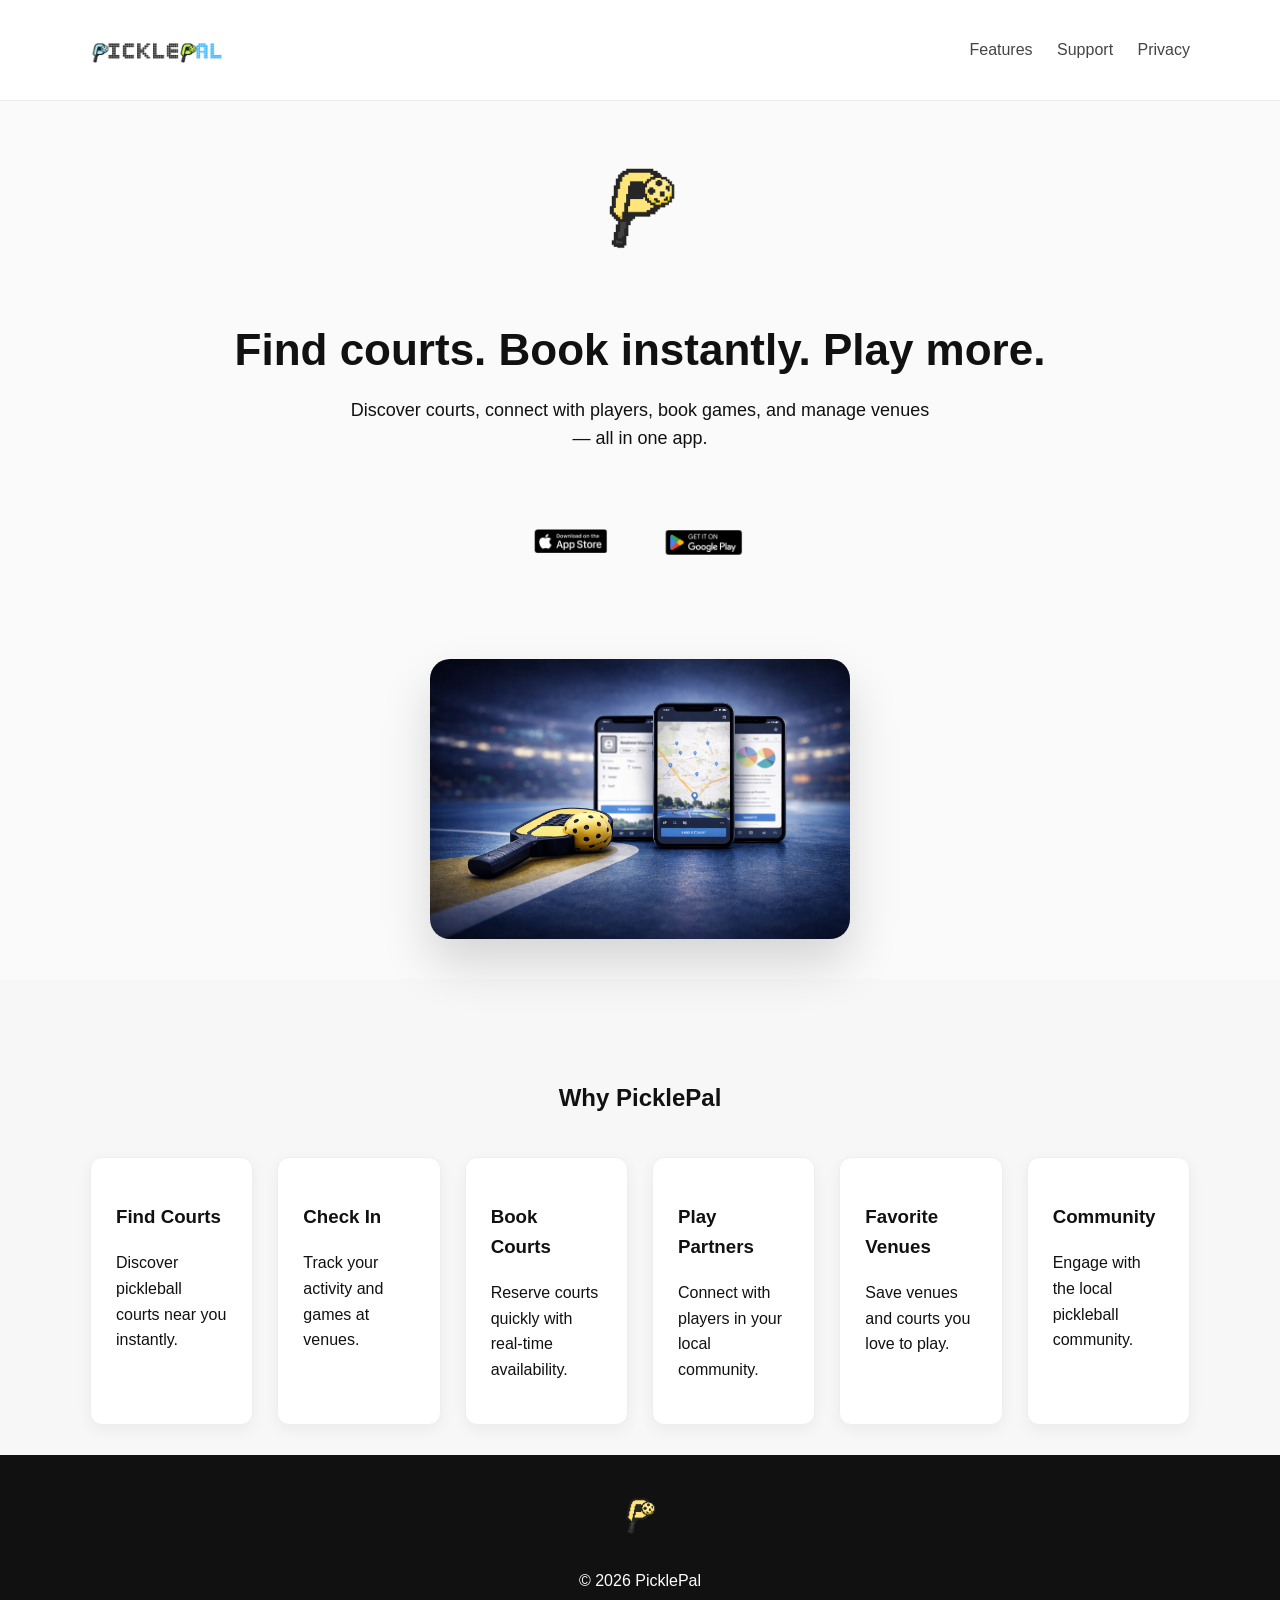
==== index.html @ e64db86b "Update index.html" ====
<!DOCTYPE html>
<html lang="en">

<head>
<meta charset="UTF-8">
<meta name="viewport" content="width=device-width, initial-scale=1.0">

<title>PicklePal</title>

<link rel="stylesheet" href="/styles.css">
<link rel="icon" type="image/png" href="/assets/PBPP.png">

</head>

<body>

<header class="header">
<div class="nav container">

<img src="/assets/PPL.png" class="logo">

<nav>
<a href="#features">Features</a>
<a href="/support">Support</a>
<a href="/privacy">Privacy</a>
</nav>

</div>
</header>



<section class="hero">

<img src="/assets/PPIcon.png" class="hero-icon">

<h1>Find courts. Book instantly. Play more.</h1>

<p>
Discover courts, connect with players, book games,
and manage venues — all in one app.
</p>

<div class="store-buttons">

<a href="#" class="store-link">
<img src="/assets/AppStore.png" alt="App Store">
</a>

<a href="#" class="store-link">
<img src="/assets/googleplay.png" alt="Google Play">
</a>

</div>



<!-- HERO IMAGE -->
<div class="hero-image">
<img src="/assets/image.png" alt="PicklePal Preview">
</div>

</section>



<section id="features" class="features container">

<h2>Why PicklePal</h2>

<div class="feature-grid">

<div class="feature">
<h3>Find Courts</h3>
<p>Discover pickleball courts near you instantly.</p>
</div>

<div class="feature">
<h3>Check In</h3>
<p>Track your activity and games at venues.</p>
</div>

<div class="feature">
<h3>Book Courts</h3>
<p>Reserve courts quickly with real-time availability.</p>
</div>

<div class="feature">
<h3>Play Partners</h3>
<p>Connect with players in your local community.</p>
</div>

<div class="feature">
<h3>Favorite Venues</h3>
<p>Save venues and courts you love to play.</p>
</div>

<div class="feature">
<h3>Community</h3>
<p>Engage with the local pickleball community.</p>
</div>

</div>

</section>



<footer class="footer">

<img src="/assets/PPIcon.png" class="footer-icon">

<p>© 2026 PicklePal</p>

</footer>

</body>
</html>
---- styles.css ----
body{
font-family:-apple-system,BlinkMacSystemFont,Segoe UI,Roboto,sans-serif;
margin:0;
background:#f7f7f7;
color:#111;
line-height:1.6;
}

.container{
max-width:1100px;
margin:auto;
padding:30px 20px;
}



/* HEADER */

.header{
background:white;
border-bottom:1px solid #eee;
}

.nav{
display:flex;
align-items:center;
justify-content:space-between;
}

.logo{
height:40px;
}

nav a{
margin-left:20px;
text-decoration:none;
color:#444;
font-weight:500;
}



/* HERO */

.hero{
text-align:center;
padding:60px 20px 40px;
background:#fafafa;
}

.hero-icon{
height:90px;
margin-bottom:20px;
}

.hero h1{
font-size:44px;
margin-bottom:10px;
}

.hero p{
font-size:18px;
max-width:600px;
margin:auto;
}



/* STORE BUTTONS */

.store-buttons{
margin-top:28px;
display:flex;
justify-content:center;
gap:14px;
flex-wrap:wrap;
}

.store-link img{
height:120px;
}



/* ✅ SAFE HERO IMAGE (CENTERED, NO STRETCH) */

.hero-image{
margin-top:50px;
display:flex;
justify-content:center;
}

.hero-image img{
width:420px;
max-width:90%;
border-radius:20px;
box-shadow:0 25px 50px rgba(0,0,0,0.15);
}



/* FEATURES */

.features{
padding-top:80px;
}

.features h2{
text-align:center;
margin-bottom:40px;
}

.feature-grid{
display:grid;
grid-template-columns:repeat(6,1fr);
gap:24px;
margin-top:40px;
}

@media (max-width:1200px){
.feature-grid{
grid-template-columns:repeat(3,1fr);
}
}

@media (max-width:700px){
.feature-grid{
grid-template-columns:repeat(2,1fr);
}
}

.feature{
background:white;
padding:25px;
border-radius:12px;
border:1px solid #eee;
box-shadow:0 5px 15px rgba(0,0,0,0.05);
}



/* FOOTER */

.footer{
text-align:center;
padding:40px;
background:#111;
color:white;
}

.footer-icon{
height:40px;
margin-bottom:10px;
}
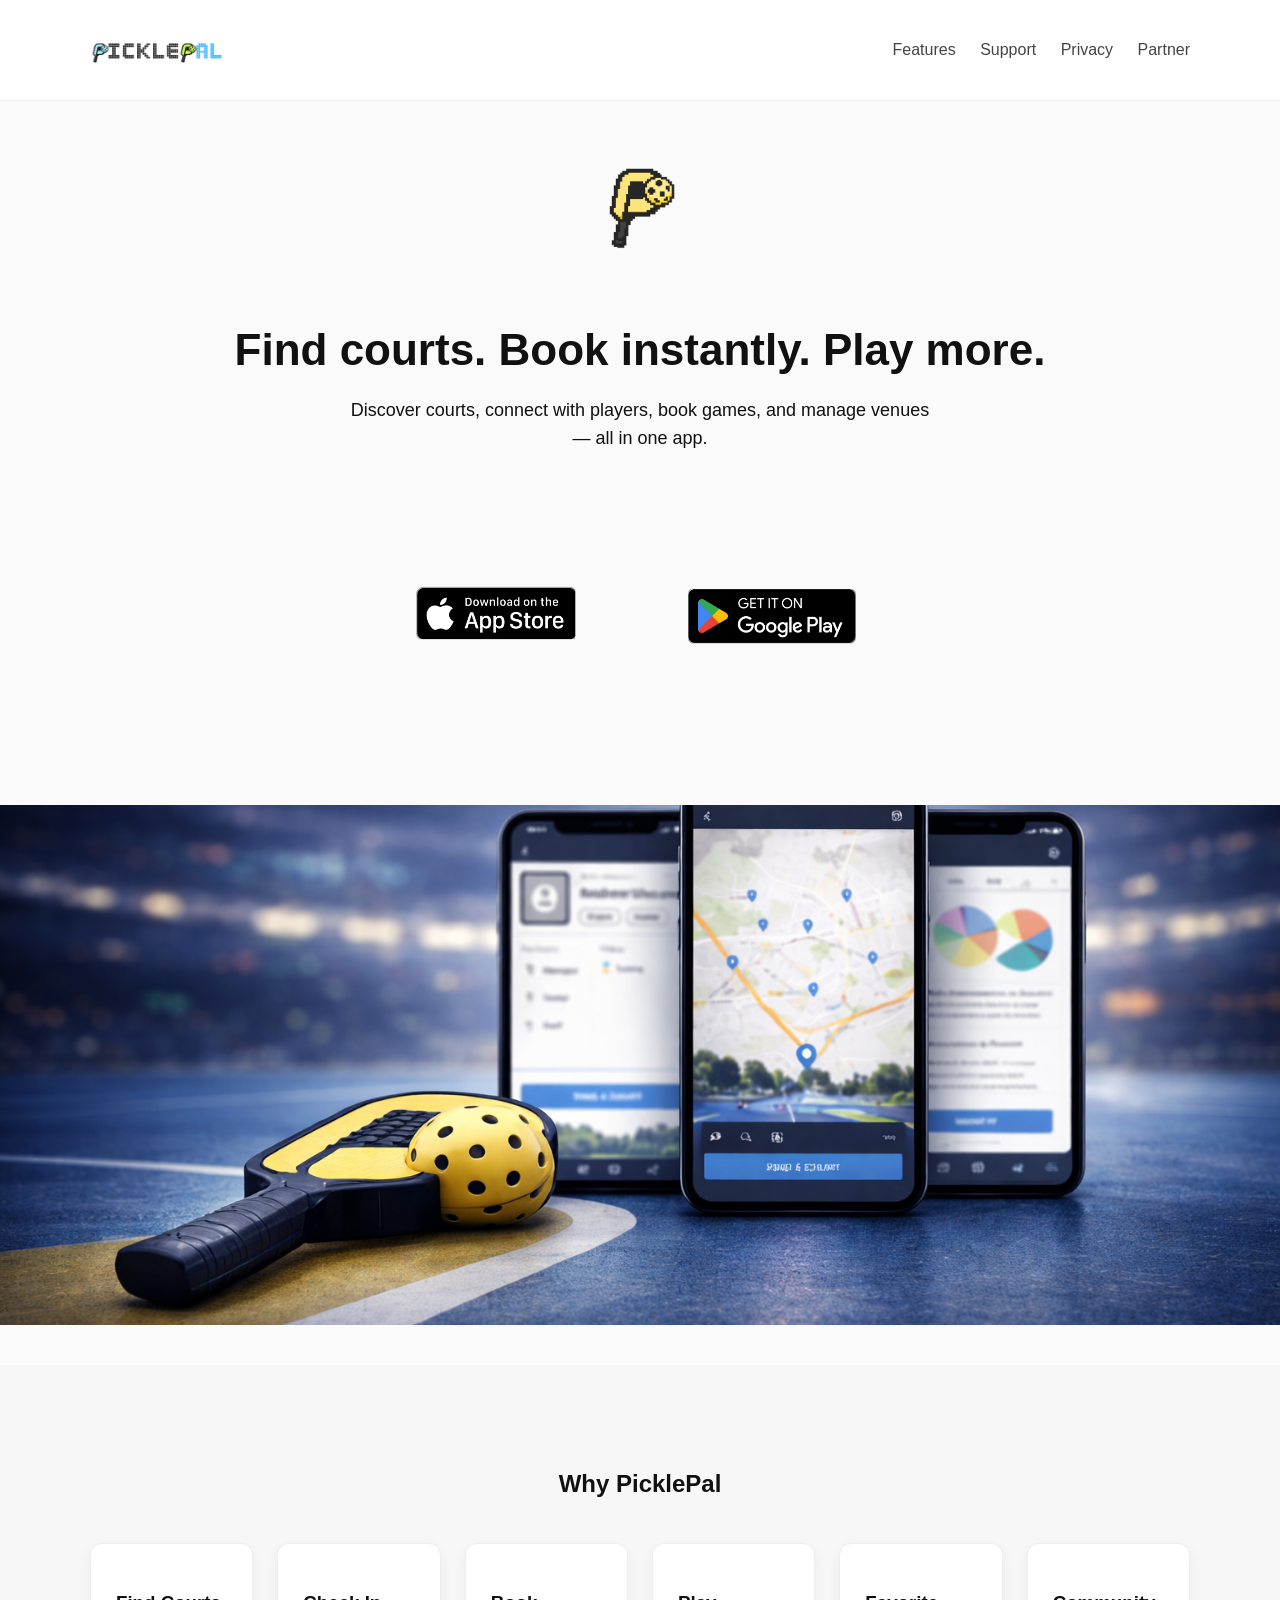
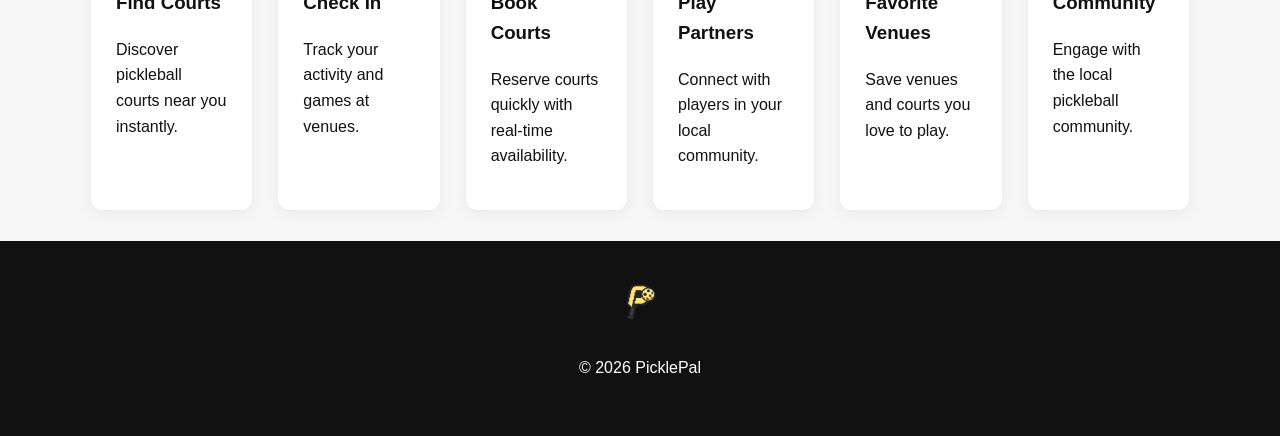
==== commit 31ee5aeb: "Update index.html" ====
--- a/index.html
+++ b/index.html
@@ -15,17 +15,20 @@
 <body>
 
 <header class="header">
-<div class="nav container">
+  <div class="nav container">
 
-<img src="/assets/PPL.png" class="logo">
+    <a href="/">
+      <img src="/assets/PPL.png" class="logo">
+    </a>
 
-<nav>
-<a href="#features">Features</a>
-<a href="/support">Support</a>
-<a href="/privacy">Privacy</a>
-</nav>
+    <nav>
+      <a href="/features">Features</a>
+      <a href="/support">Support</a>
+      <a href="/privacy">Privacy</a>
+      <a href="/partner">Partner</a>
+    </nav>
 
-</div>
+  </div>
 </header>
 
 
--- a/styles.css
+++ b/styles.css
@@ -29,6 +29,8 @@
 
 .logo{
 height:40px;
+width:auto;
+display:block;
 }
 
 nav a{
@@ -50,6 +52,7 @@
 
 .hero-icon{
 height:90px;
+width:auto;
 margin-bottom:20px;
 }
 
@@ -66,7 +69,7 @@
 
 
 
-/* STORE BUTTONS */
+/* STORE BUTTONS — FIXED */
 
 .store-buttons{
 margin-top:28px;
@@ -77,24 +80,36 @@
 }
 
 .store-link img{
-height:120px;
-}
-
-
-
-/* ✅ SAFE HERO IMAGE (CENTERED, NO STRETCH) */
+height:264px;   /* ✅ FIXED SIZE */
+width:auto;
+display:block;
+}
+
+
+
+/* HERO IMAGE — SAFE VERSION */
 
 .hero-image{
-margin-top:50px;
-display:flex;
-justify-content:center;
+margin-top:60px;
+width:100vw;              /* full viewport width */
+margin-left:calc(-50vw + 50%);   /* 🔥 breakout from container */
 }
 
 .hero-image img{
-width:420px;
-max-width:90%;
-border-radius:20px;
-box-shadow:0 25px 50px rgba(0,0,0,0.15);
+width:100%;
+height:520px;
+object-fit:cover;
+object-position:center;
+display:block;
+border-radius:0;          /* remove rounding */
+box-shadow:none;
+}
+
+
+/* SUPPORT PAGE FIX */
+
+.support-page .hero-image{
+display:none;
 }
 
 
@@ -139,6 +154,32 @@
 
 
 
+/* SUPPORT */
+
+.support{
+  display:flex;
+  flex-direction:column;
+  align-items:center;
+  justify-content:center;
+  text-align:center;
+  margin-top:60px;
+}
+
+.support-grid{
+  display:flex;
+  justify-content:center;
+  width:100%;
+}
+
+.support-card{
+  max-width:420px;
+  width:100%;
+  margin:0 auto;          /* 🔥 hard center */
+  text-align:left;
+}
+
+
+
 /* FOOTER */
 
 .footer{
@@ -152,3 +193,21 @@
 height:40px;
 margin-bottom:10px;
 }
+
+.apply-button{
+display:inline-block;
+margin-top:20px;
+padding:14px 28px;
+background:#007AFF;
+color:white;
+text-decoration:none;
+border-radius:10px;
+font-weight:600;
+font-size:16px;
+box-shadow:0 8px 20px rgba(0,0,0,0.15);
+transition:0.2s;
+}
+
+.apply-button:hover{
+background:#005FCC;
+}
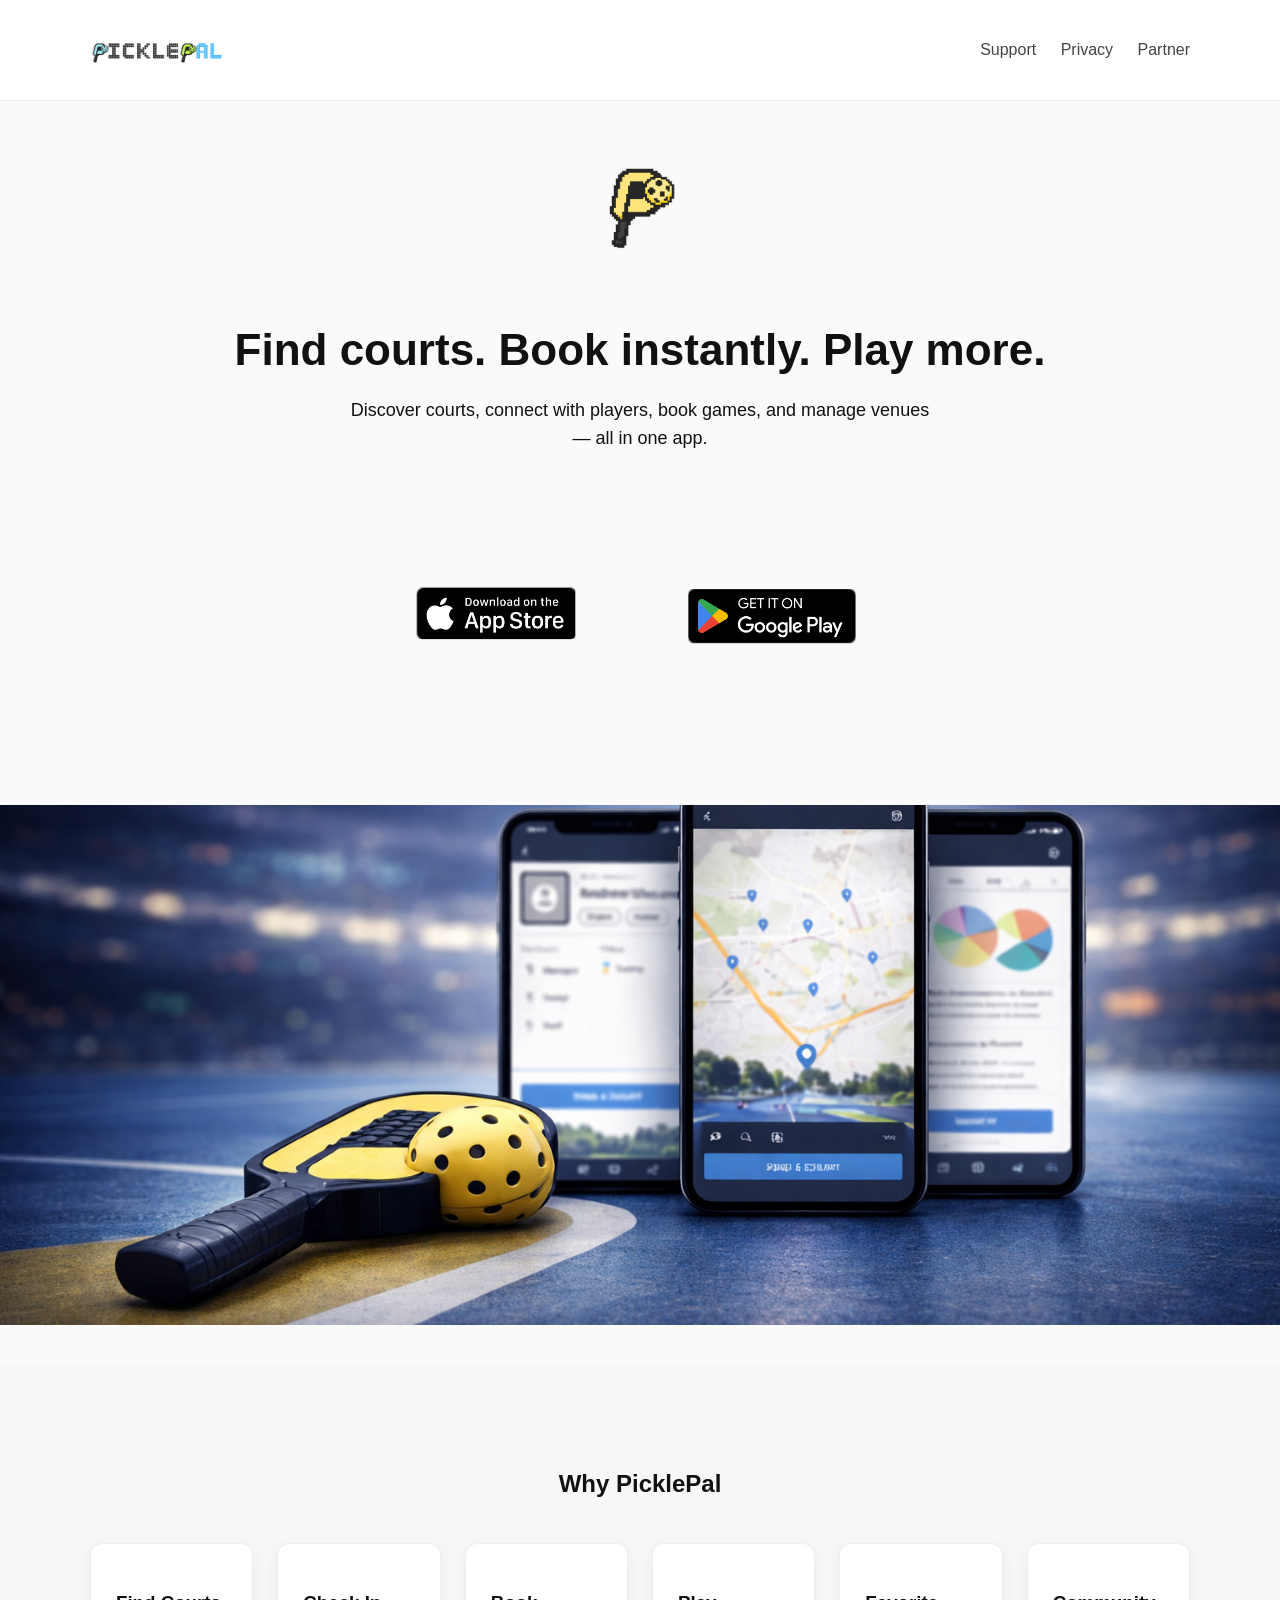
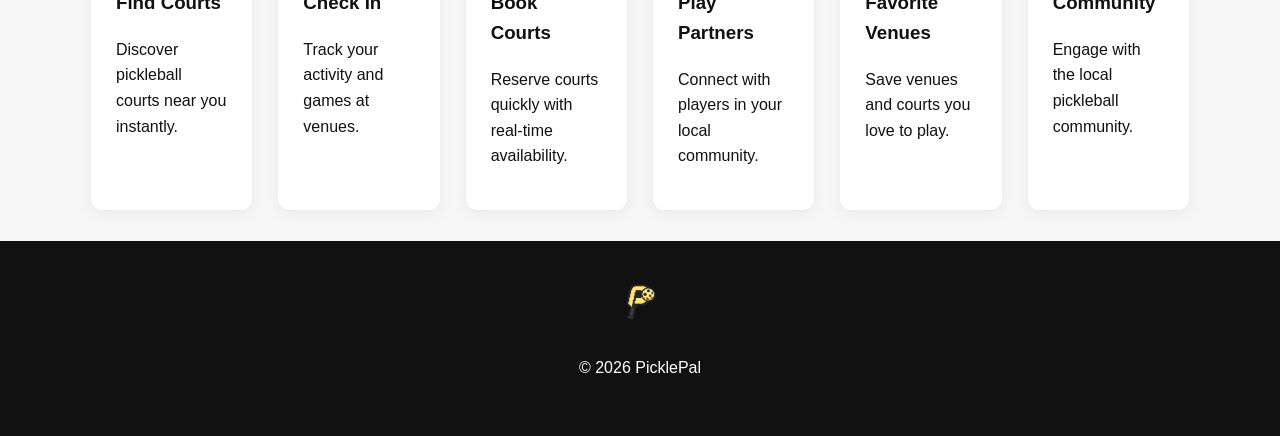
==== commit 995e736b: "Update index.html" ====
--- a/index.html
+++ b/index.html
@@ -22,7 +22,7 @@
     </a>
 
     <nav>
-      <a href="/features">Features</a>
+      
       <a href="/support">Support</a>
       <a href="/privacy">Privacy</a>
       <a href="/partner">Partner</a>
--- a/styles.css
+++ b/styles.css
@@ -208,6 +208,45 @@
 transition:0.2s;
 }
 
+/* CTA BUTTON */
+.cta-button{
+  display:inline-block;
+  padding:14px 24px;
+  background:#007AFF;
+  color:white;
+  text-decoration:none;
+  border-radius:8px;
+  font-weight:600;
+}
+
+/* MODAL */
+.modal{
+  display:none;
+  position:fixed;
+  top:0;
+  left:0;
+  width:100%;
+  height:100%;
+  background:rgba(0,0,0,0.6);
+  justify-content:center;
+  align-items:center;
+  z-index:1000;
+}
+
+.modal-content{
+  background:white;
+  padding:30px;
+  border-radius:12px;
+  max-width:500px;
+  width:90%;
+}
+
+.close{
+  float:right;
+  font-size:22px;
+  cursor:pointer;
+}
+
 .apply-button:hover{
 background:#005FCC;
 }
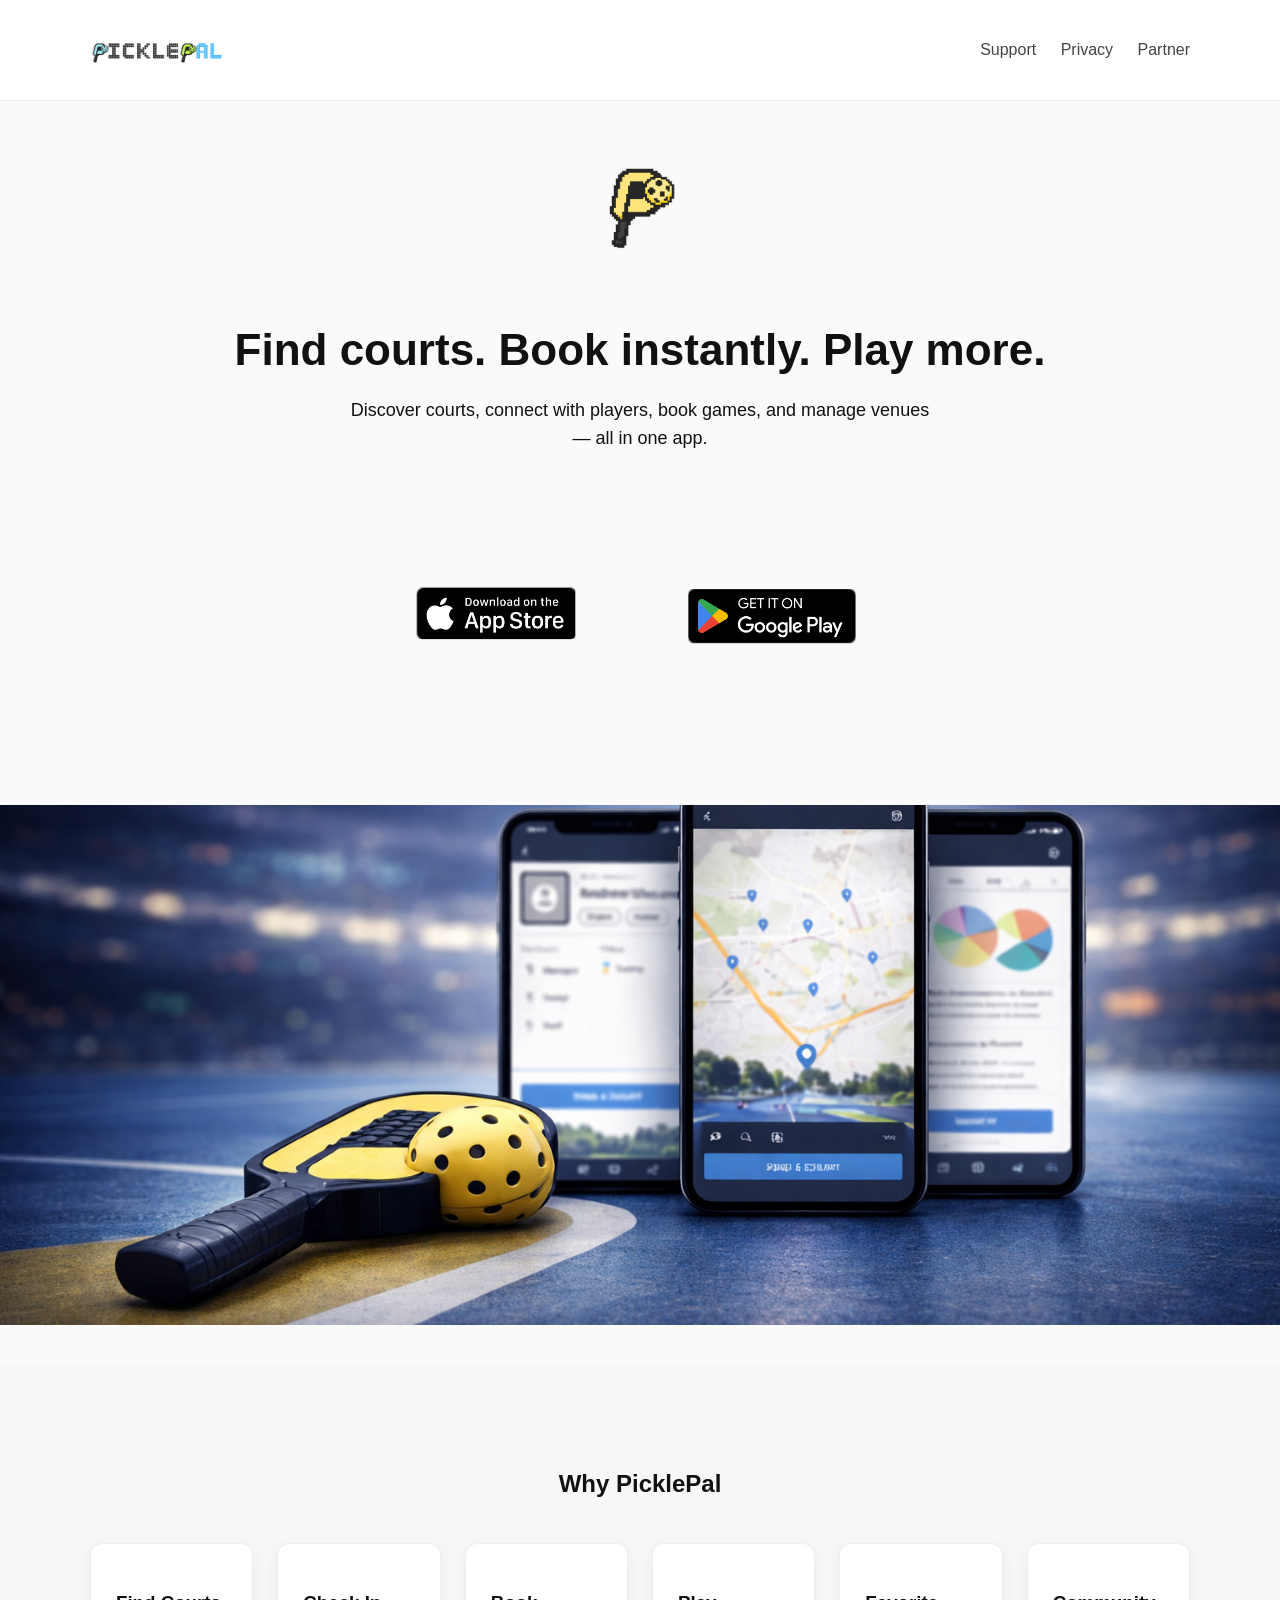
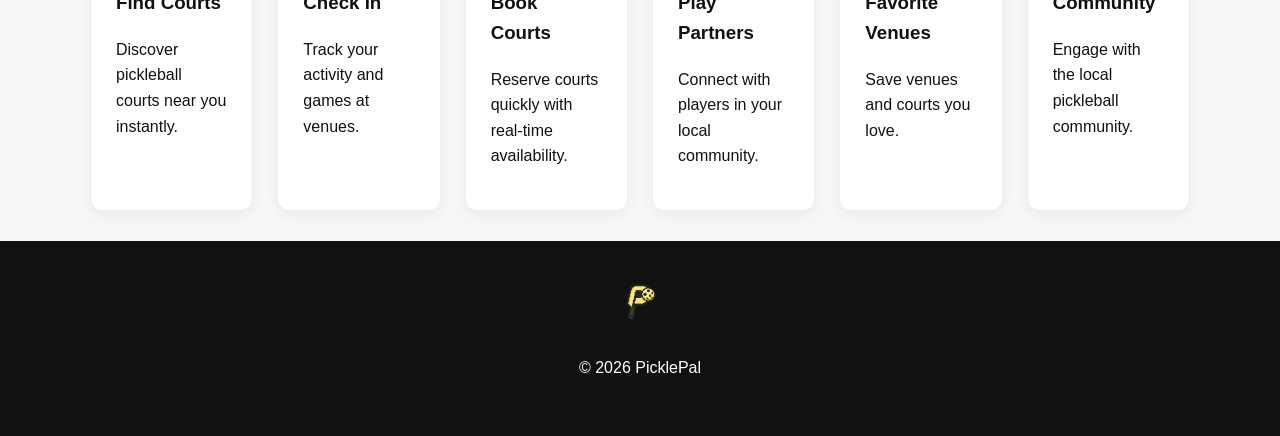
==== commit 6aa6aaf4: "Update index.html" ====
--- a/index.html
+++ b/index.html
@@ -95,7 +95,7 @@
 
 <div class="feature">
 <h3>Favorite Venues</h3>
-<p>Save venues and courts you love to play.</p>
+<p>Save venues and courts you love.</p>
 </div>
 
 <div class="feature">
--- a/styles.css
+++ b/styles.css
@@ -250,3 +250,17 @@
 .apply-button:hover{
 background:#005FCC;
 }
+.support-card{
+  max-width:420px;
+  width:100%;
+  text-align:center;
+  margin:0 auto;
+}
+
+.email-input{
+  width:100%;
+  max-width:320px;
+  padding:12px;
+  border-radius:8px;
+  border:1px solid #ccc;
+}
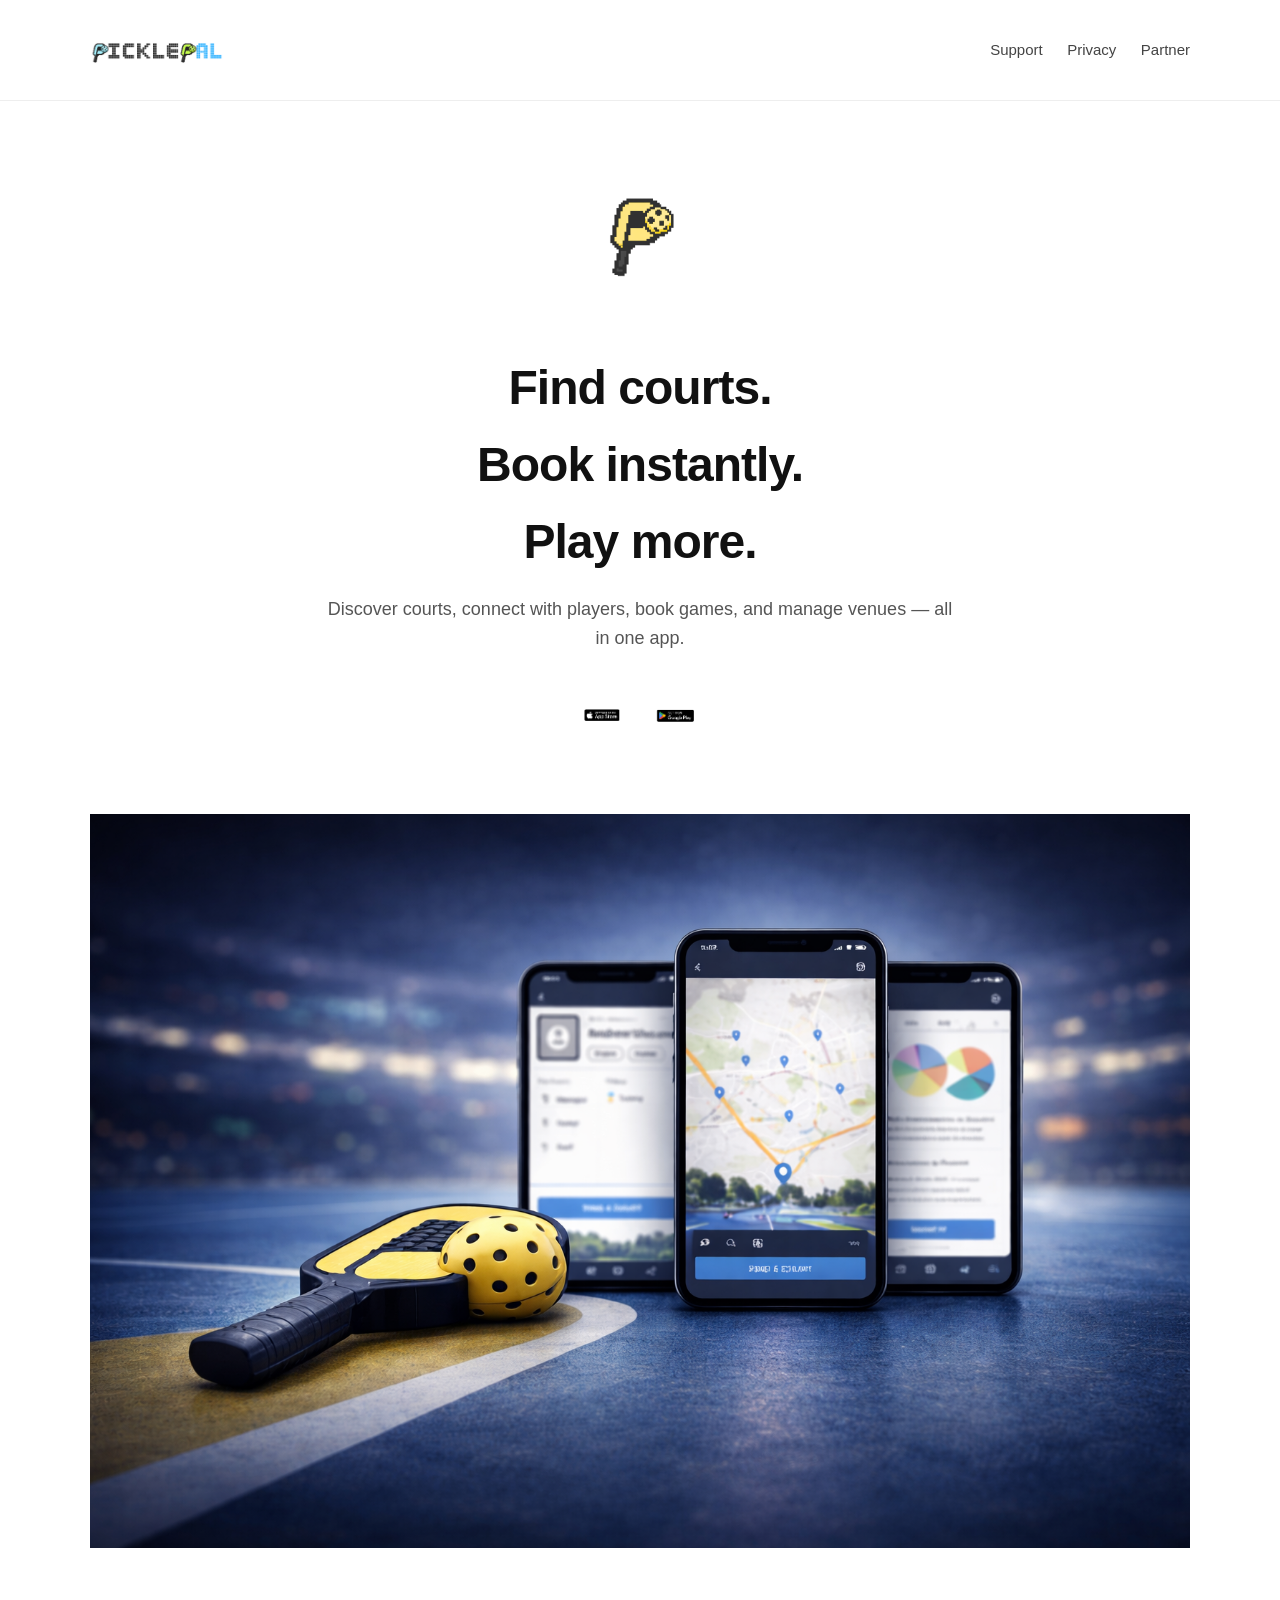
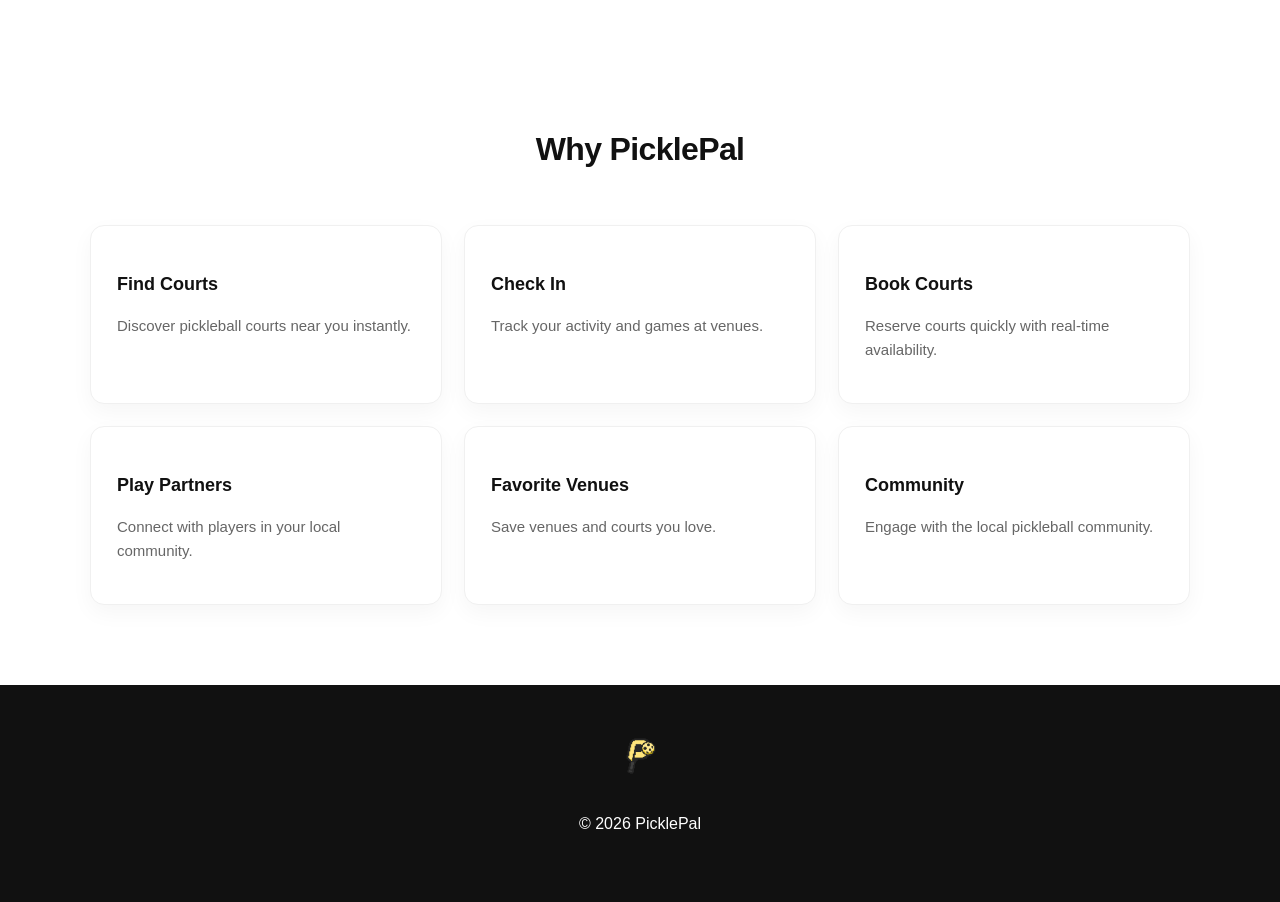
==== commit 2e7eeeea: "Update index.html" ====
--- a/index.html
+++ b/index.html
@@ -22,7 +22,6 @@
     </a>
 
     <nav>
-      
       <a href="/support">Support</a>
       <a href="/privacy">Privacy</a>
       <a href="/partner">Partner</a>
@@ -37,12 +36,17 @@
 
 <img src="/assets/PPIcon.png" class="hero-icon">
 
-<h1>Find courts. Book instantly. Play more.</h1>
+<h1>
+Find courts.<br>
+Book instantly.<br>
+Play more.
+</h1>
 
 <p>
 Discover courts, connect with players, book games,
 and manage venues — all in one app.
 </p>
+
 
 <div class="store-buttons">
 
@@ -58,7 +62,6 @@
 
 
 
-<!-- HERO IMAGE -->
 <div class="hero-image">
 <img src="/assets/image.png" alt="PicklePal Preview">
 </div>
--- a/styles.css
+++ b/styles.css
@@ -1,10 +1,12 @@
 body{
 font-family:-apple-system,BlinkMacSystemFont,Segoe UI,Roboto,sans-serif;
 margin:0;
-background:#f7f7f7;
+background:white;
 color:#111;
 line-height:1.6;
 }
+
+
 
 .container{
 max-width:1100px;
@@ -19,6 +21,9 @@
 .header{
 background:white;
 border-bottom:1px solid #eee;
+position:sticky;
+top:0;
+z-index:100;
 }
 
 .nav{
@@ -38,6 +43,11 @@
 text-decoration:none;
 color:#444;
 font-weight:500;
+font-size:15px;
+}
+
+nav a:hover{
+color:#000;
 }
 
 
@@ -46,70 +56,69 @@
 
 .hero{
 text-align:center;
-padding:60px 20px 40px;
-background:#fafafa;
+padding:90px 20px 60px;
+background:white;
 }
 
 .hero-icon{
-height:90px;
+height:88px;
 width:auto;
-margin-bottom:20px;
+margin-bottom:24px;
+opacity:0.95;
 }
 
 .hero h1{
-font-size:44px;
-margin-bottom:10px;
+font-size:48px;
+margin-bottom:14px;
+letter-spacing:-0.02em;
 }
 
 .hero p{
 font-size:18px;
-max-width:600px;
+max-width:640px;
 margin:auto;
-}
-
-
-
-/* STORE BUTTONS — FIXED */
+color:#555;
+}
+
+
+
+/* STORE BUTTONS */
 
 .store-buttons{
-margin-top:28px;
-display:flex;
-justify-content:center;
-gap:14px;
+margin-top:34px;
+display:flex;
+justify-content:center;
+gap:16px;
 flex-wrap:wrap;
 }
 
 .store-link img{
-height:264px;   /* ✅ FIXED SIZE */
+height:58px;
 width:auto;
 display:block;
-}
-
-
-
-/* HERO IMAGE — SAFE VERSION */
+transition:0.2s;
+}
+
+.store-link img:hover{
+transform:translateY(-2px);
+}
+
+
+
+/* HERO IMAGE */
 
 .hero-image{
-margin-top:60px;
-width:100vw;              /* full viewport width */
-margin-left:calc(-50vw + 50%);   /* 🔥 breakout from container */
+margin-top:70px;
+display:flex;
+justify-content:center;
 }
 
 .hero-image img{
 width:100%;
-height:520px;
-object-fit:cover;
-object-position:center;
+max-width:1100px;
+height:auto;
+object-fit:contain;
 display:block;
-border-radius:0;          /* remove rounding */
-box-shadow:none;
-}
-
-
-/* SUPPORT PAGE FIX */
-
-.support-page .hero-image{
-display:none;
 }
 
 
@@ -117,150 +126,161 @@
 /* FEATURES */
 
 .features{
-padding-top:80px;
+padding:90px 20px 80px;
+background:white;
 }
 
 .features h2{
 text-align:center;
-margin-bottom:40px;
-}
+margin-bottom:50px;
+font-size:32px;
+letter-spacing:-0.02em;
+}
+
+
 
 .feature-grid{
 display:grid;
-grid-template-columns:repeat(6,1fr);
-gap:24px;
+grid-template-columns:repeat(3,1fr);
+gap:22px;
 margin-top:40px;
 }
 
-@media (max-width:1200px){
-.feature-grid{
-grid-template-columns:repeat(3,1fr);
-}
-}
-
-@media (max-width:700px){
+@media (max-width:900px){
 .feature-grid{
 grid-template-columns:repeat(2,1fr);
 }
 }
 
+@media (max-width:520px){
+.feature-grid{
+grid-template-columns:1fr;
+}
+}
+
+
+
+/* FEATURE CARDS */
+
 .feature{
 background:white;
-padding:25px;
-border-radius:12px;
-border:1px solid #eee;
-box-shadow:0 5px 15px rgba(0,0,0,0.05);
-}
-
-
-
-/* SUPPORT */
+padding:26px;
+border-radius:14px;
+border:1px solid #f0f0f0;
+box-shadow:0 8px 22px rgba(0,0,0,0.04);
+transition:0.2s;
+}
+
+.feature:hover{
+transform:translateY(-3px);
+box-shadow:0 14px 30px rgba(0,0,0,0.06);
+}
+
+.feature h3{
+margin-bottom:6px;
+font-size:18px;
+}
+
+.feature p{
+font-size:15px;
+color:#666;
+}
+
+
+
+/* SUPPORT PAGE */
 
 .support{
-  display:flex;
-  flex-direction:column;
-  align-items:center;
-  justify-content:center;
-  text-align:center;
-  margin-top:60px;
+display:flex;
+flex-direction:column;
+align-items:center;
+justify-content:center;
+text-align:center;
+margin-top:60px;
 }
 
 .support-grid{
-  display:flex;
-  justify-content:center;
-  width:100%;
+display:flex;
+justify-content:center;
+width:100%;
 }
 
 .support-card{
-  max-width:420px;
-  width:100%;
-  margin:0 auto;          /* 🔥 hard center */
-  text-align:left;
-}
-
-
-
-/* FOOTER */
-
-.footer{
-text-align:center;
-padding:40px;
-background:#111;
-color:white;
-}
-
-.footer-icon{
-height:40px;
-margin-bottom:10px;
-}
-
-.apply-button{
+max-width:420px;
+width:100%;
+margin:0 auto;
+text-align:left;
+}
+
+
+
+/* CTA BUTTON */
+
+.cta-button{
 display:inline-block;
-margin-top:20px;
-padding:14px 28px;
+padding:14px 24px;
 background:#007AFF;
 color:white;
 text-decoration:none;
-border-radius:10px;
+border-radius:8px;
 font-weight:600;
-font-size:16px;
-box-shadow:0 8px 20px rgba(0,0,0,0.15);
-transition:0.2s;
-}
-
-/* CTA BUTTON */
-.cta-button{
-  display:inline-block;
-  padding:14px 24px;
-  background:#007AFF;
-  color:white;
-  text-decoration:none;
-  border-radius:8px;
-  font-weight:600;
-}
+}
+
+
+
+/* INPUT */
+
+.email-input{
+width:100%;
+max-width:320px;
+padding:12px;
+border-radius:8px;
+border:1px solid #ccc;
+}
+
+
 
 /* MODAL */
+
 .modal{
-  display:none;
-  position:fixed;
-  top:0;
-  left:0;
-  width:100%;
-  height:100%;
-  background:rgba(0,0,0,0.6);
-  justify-content:center;
-  align-items:center;
-  z-index:1000;
+display:none;
+position:fixed;
+top:0;
+left:0;
+width:100%;
+height:100%;
+background:rgba(0,0,0,0.6);
+justify-content:center;
+align-items:center;
+z-index:1000;
 }
 
 .modal-content{
-  background:white;
-  padding:30px;
-  border-radius:12px;
-  max-width:500px;
-  width:90%;
+background:white;
+padding:30px;
+border-radius:12px;
+max-width:500px;
+width:90%;
 }
 
 .close{
-  float:right;
-  font-size:22px;
-  cursor:pointer;
-}
-
-.apply-button:hover{
-background:#005FCC;
-}
-.support-card{
-  max-width:420px;
-  width:100%;
-  text-align:center;
-  margin:0 auto;
-}
-
-.email-input{
-  width:100%;
-  max-width:320px;
-  padding:12px;
-  border-radius:8px;
-  border:1px solid #ccc;
-}
+float:right;
+font-size:22px;
+cursor:pointer;
+}
+
+
+
+/* FOOTER */
+
+.footer{
+text-align:center;
+padding:50px 20px;
+background:#111;
+color:white;
+}
+
+.footer-icon{
+height:40px;
+margin-bottom:12px;
+}
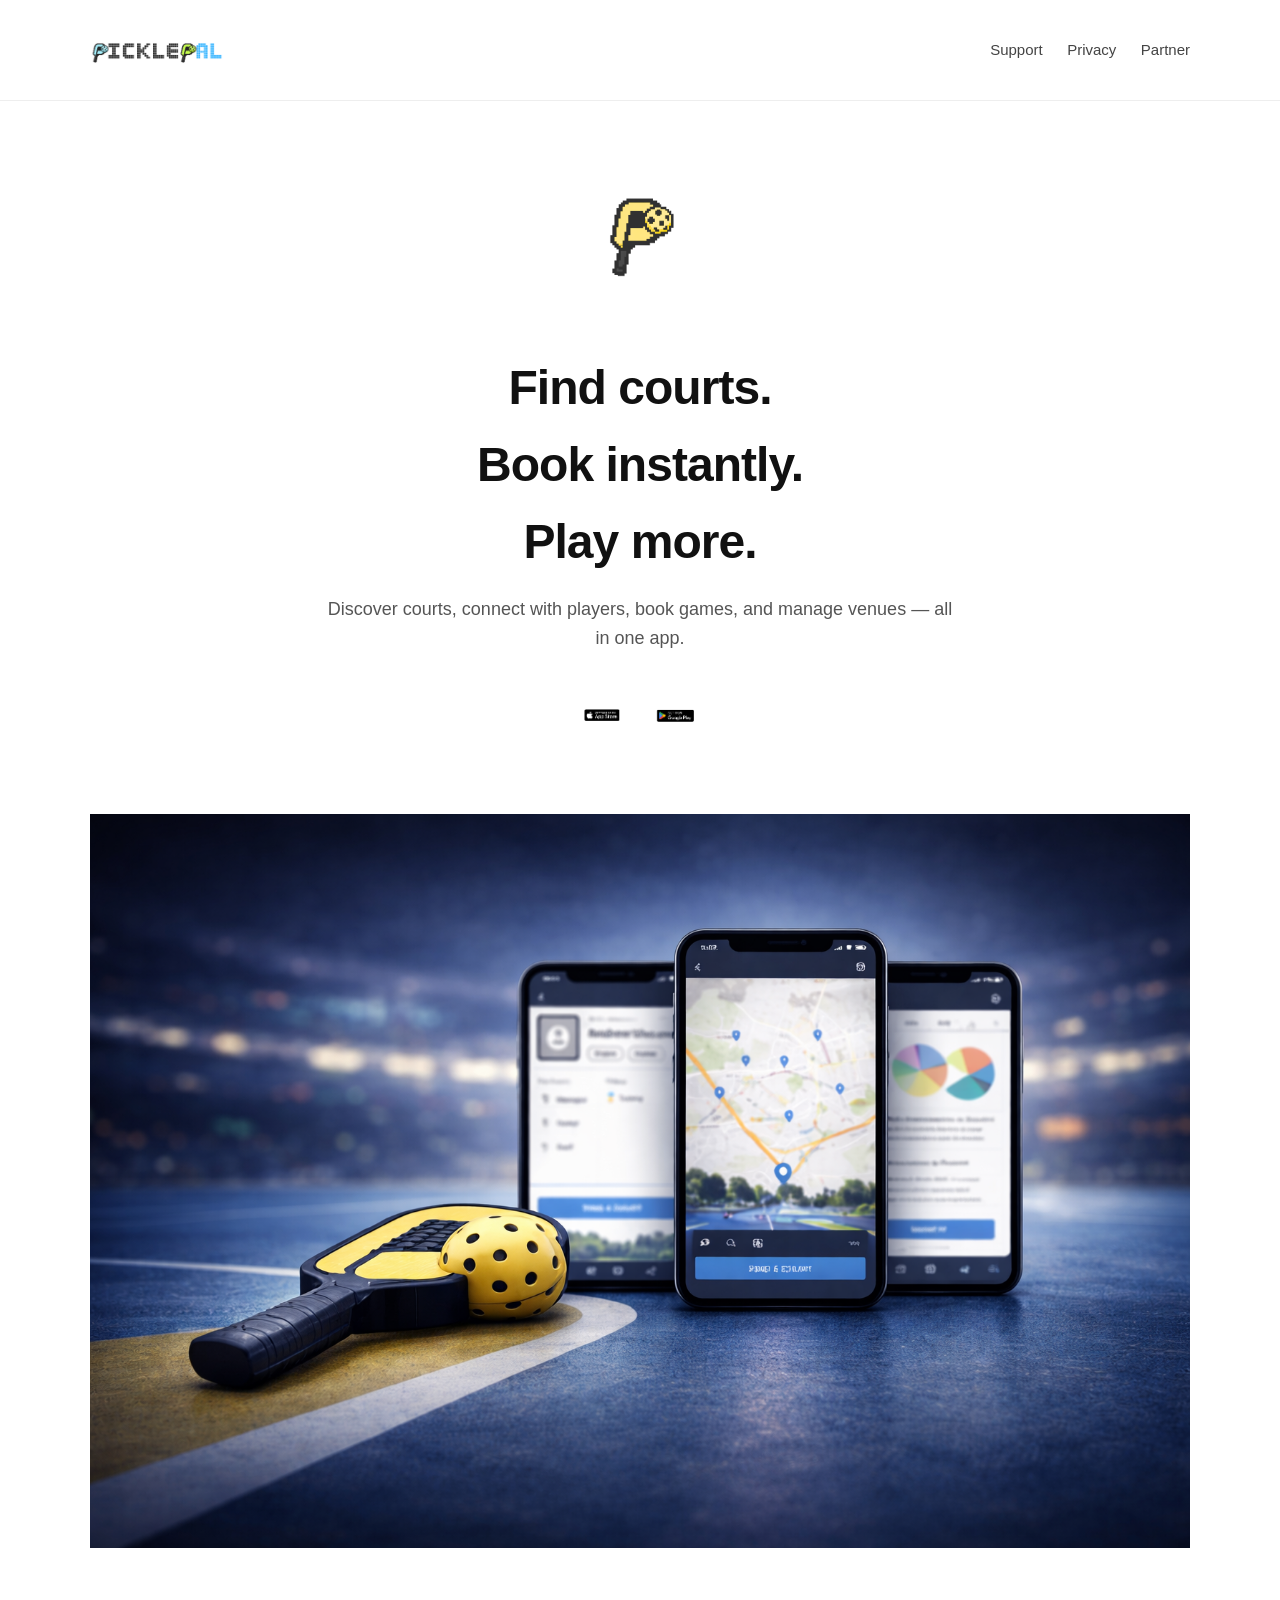
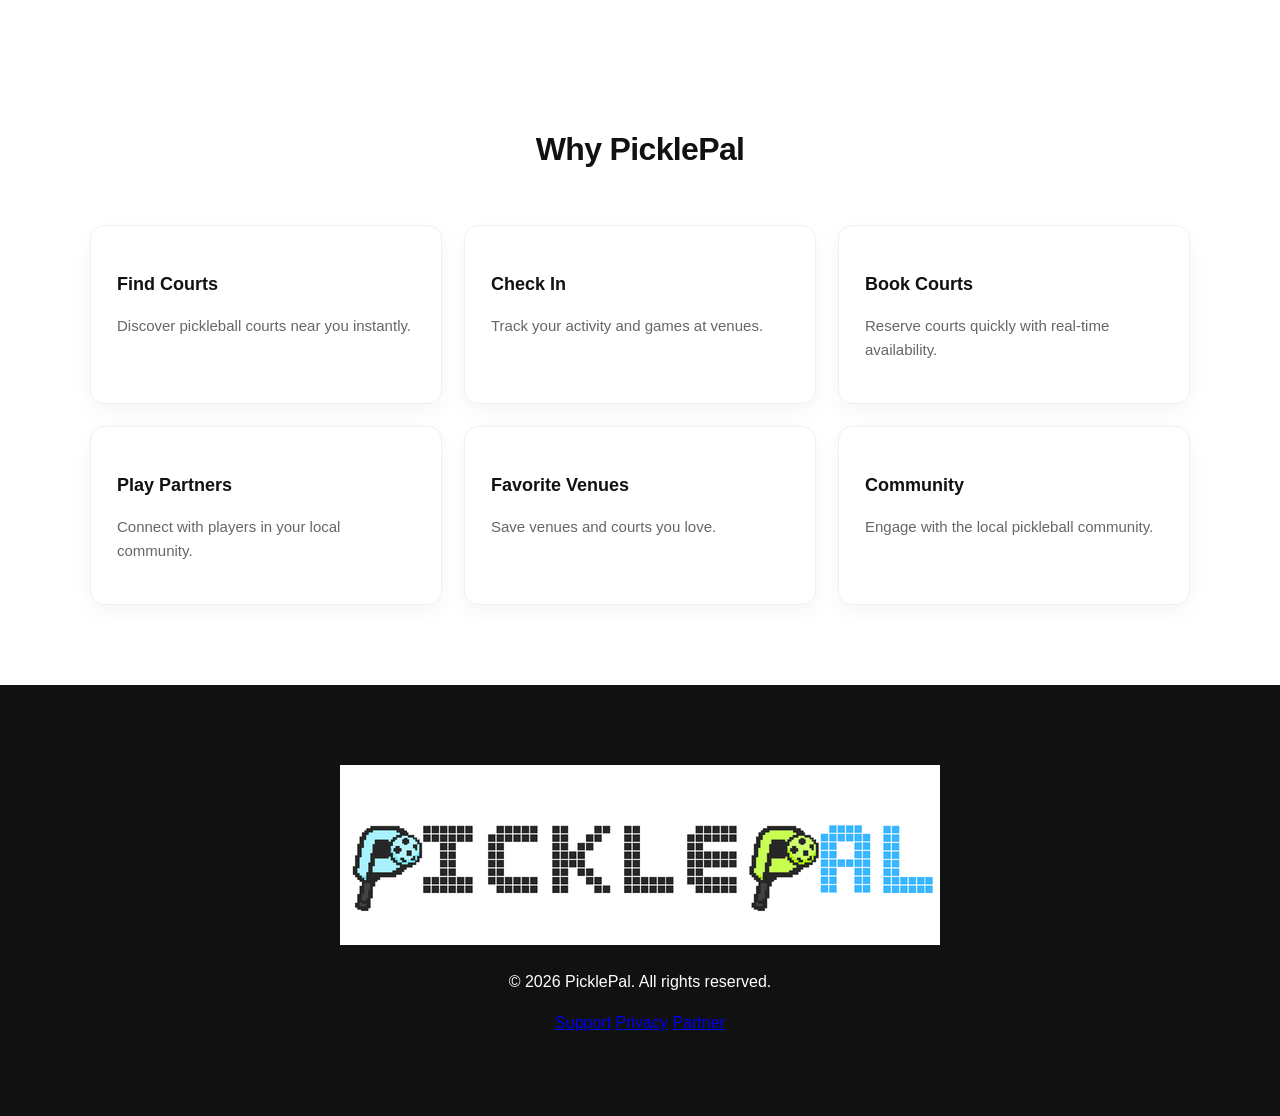
==== commit 5d141977: "Update index.html" ====
--- a/index.html
+++ b/index.html
@@ -15,19 +15,23 @@
 <body>
 
 <header class="header">
-  <div class="nav container">
 
-    <a href="/">
-      <img src="/assets/PPL.png" class="logo">
-    </a>
+<div class="nav container">
 
-    <nav>
-      <a href="/support">Support</a>
-      <a href="/privacy">Privacy</a>
-      <a href="/partner">Partner</a>
-    </nav>
+<a href="/">
+<img src="/assets/PPL.png" class="logo">
+</a>
 
-  </div>
+<nav class="nav-links">
+
+<a href="/support">Support</a>
+<a href="/privacy">Privacy</a>
+<a href="/partner">Partner</a>
+
+</nav>
+
+</div>
+
 </header>
 
 
@@ -114,9 +118,23 @@
 
 <footer class="footer">
 
-<img src="/assets/PPIcon.png" class="footer-icon">
+<div class="footer-inner container">
 
-<p>© 2026 PicklePal</p>
+<img src="/assets/PPL.png" class="footer-logo">
+
+<p>
+© 2026 PicklePal. All rights reserved.
+</p>
+
+<div class="footer-links">
+
+<a href="/support">Support</a>
+<a href="/privacy">Privacy</a>
+<a href="/partner">Partner</a>
+
+</div>
+
+</div>
 
 </footer>
 
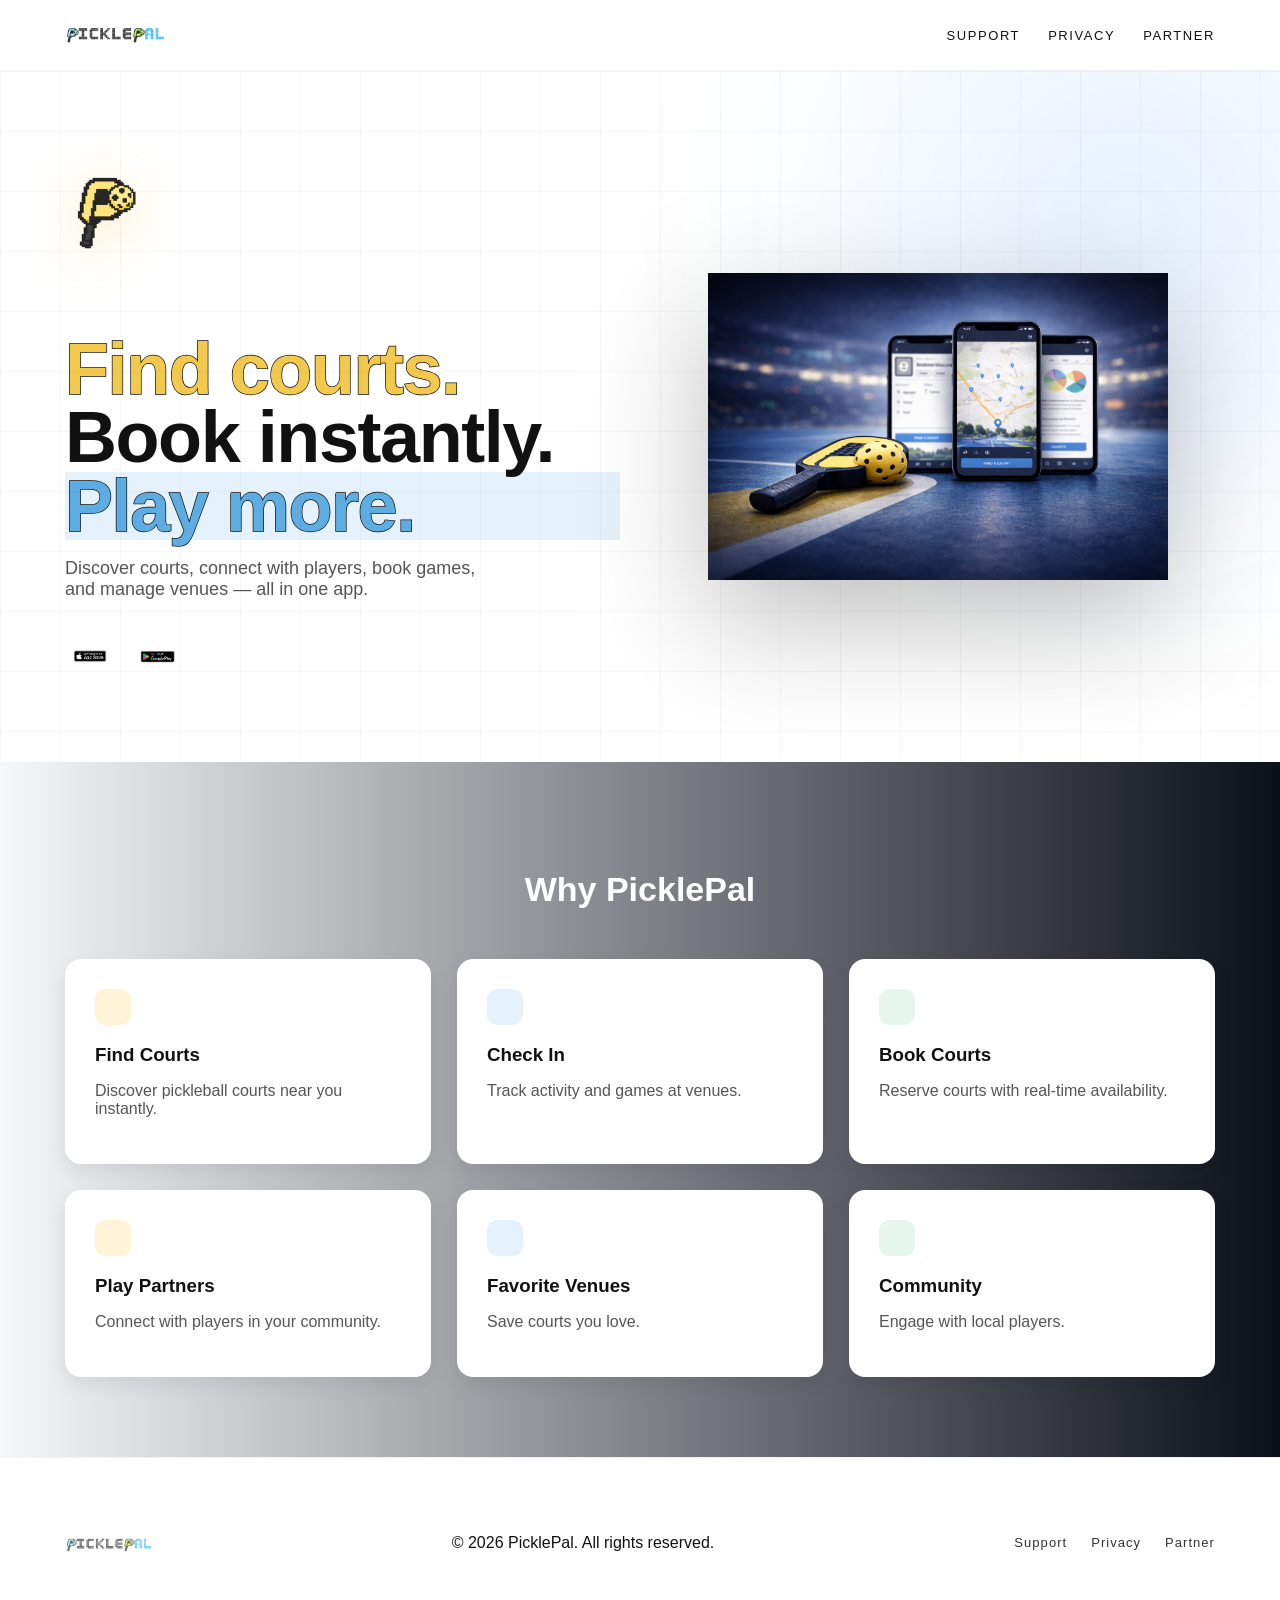
==== commit 25f52adf: "Update index.html" ====
--- a/index.html
+++ b/index.html
@@ -2,17 +2,19 @@
 <html lang="en">
 
 <head>
+
 <meta charset="UTF-8">
 <meta name="viewport" content="width=device-width, initial-scale=1.0">
 
 <title>PicklePal</title>
 
 <link rel="stylesheet" href="/styles.css">
-<link rel="icon" type="image/png" href="/assets/PBPP.png">
+<link rel="icon" href="/assets/PBPP.png">
 
 </head>
 
 <body>
+
 
 <header class="header">
 
@@ -23,11 +25,9 @@
 </a>
 
 <nav class="nav-links">
-
 <a href="/support">Support</a>
 <a href="/privacy">Privacy</a>
 <a href="/partner">Partner</a>
-
 </nav>
 
 </div>
@@ -38,76 +38,134 @@
 
 <section class="hero">
 
+<div class="hero-bg"></div>
+<div class="hero-grid"></div>
+
+<div class="hero-inner container">
+
+<div>
+
 <img src="/assets/PPIcon.png" class="hero-icon">
 
 <h1>
-Find courts.<br>
-Book instantly.<br>
-Play more.
+
+<span class="gold">Find courts.</span>
+<span>Book instantly.</span>
+<span class="blue">Play more.</span>
+
 </h1>
 
 <p>
+
 Discover courts, connect with players, book games,
 and manage venues — all in one app.
+
 </p>
 
-
 <div class="store-buttons">
 
-<a href="#" class="store-link">
-<img src="/assets/AppStore.png" alt="App Store">
-</a>
-
-<a href="#" class="store-link">
-<img src="/assets/googleplay.png" alt="Google Play">
-</a>
-
-</div>
-
-
-
-<div class="hero-image">
-<img src="/assets/image.png" alt="PicklePal Preview">
+<img src="/assets/AppStore.png">
+<img src="/assets/googleplay.png">
+
+</div>
+
+</div>
+
+
+
+<div class="hero-right">
+
+<img src="/assets/image.png" class="phones">
+
+</div>
+
 </div>
 
 </section>
 
 
 
-<section id="features" class="features container">
+<section class="features">
+
+<div class="container">
 
 <h2>Why PicklePal</h2>
 
+
 <div class="feature-grid">
 
-<div class="feature">
+
+<div class="feature">
+
+<div class="icon yellow"></div>
+
 <h3>Find Courts</h3>
+
 <p>Discover pickleball courts near you instantly.</p>
-</div>
-
-<div class="feature">
+
+</div>
+
+
+
+<div class="feature">
+
+<div class="icon blue"></div>
+
 <h3>Check In</h3>
-<p>Track your activity and games at venues.</p>
-</div>
-
-<div class="feature">
+
+<p>Track activity and games at venues.</p>
+
+</div>
+
+
+
+<div class="feature">
+
+<div class="icon green"></div>
+
 <h3>Book Courts</h3>
-<p>Reserve courts quickly with real-time availability.</p>
-</div>
-
-<div class="feature">
+
+<p>Reserve courts with real-time availability.</p>
+
+</div>
+
+
+
+<div class="feature">
+
+<div class="icon yellow"></div>
+
 <h3>Play Partners</h3>
-<p>Connect with players in your local community.</p>
-</div>
-
-<div class="feature">
+
+<p>Connect with players in your community.</p>
+
+</div>
+
+
+
+<div class="feature">
+
+<div class="icon blue"></div>
+
 <h3>Favorite Venues</h3>
-<p>Save venues and courts you love.</p>
-</div>
-
-<div class="feature">
+
+<p>Save courts you love.</p>
+
+</div>
+
+
+
+<div class="feature">
+
+<div class="icon green"></div>
+
 <h3>Community</h3>
-<p>Engage with the local pickleball community.</p>
+
+<p>Engage with local players.</p>
+
+</div>
+
+
 </div>
 
 </div>
@@ -122,9 +180,7 @@
 
 <img src="/assets/PPL.png" class="footer-logo">
 
-<p>
-© 2026 PicklePal. All rights reserved.
-</p>
+<p>© 2026 PicklePal. All rights reserved.</p>
 
 <div class="footer-links">
 
@@ -138,5 +194,7 @@
 
 </footer>
 
+
 </body>
+
 </html>
--- a/styles.css
+++ b/styles.css
@@ -1,124 +1,164 @@
+/* BASE */
+
 body{
-font-family:-apple-system,BlinkMacSystemFont,Segoe UI,Roboto,sans-serif;
+font-family:-apple-system,BlinkMacSystemFont,"Segoe UI",Roboto,sans-serif;
 margin:0;
-background:white;
 color:#111;
-line-height:1.6;
-}
-
-
+background:white;
+}
 
 .container{
-max-width:1100px;
+max-width:1150px;
 margin:auto;
-padding:30px 20px;
-}
-
-
-
-/* HEADER */
+padding:0 20px;
+}
+
+
+/* NAVBAR */
 
 .header{
-background:white;
-border-bottom:1px solid #eee;
 position:sticky;
 top:0;
-z-index:100;
+background:white;
+border-bottom:1px solid rgba(0,0,0,0.05);
+z-index:10;
 }
 
 .nav{
 display:flex;
+justify-content:space-between;
 align-items:center;
-justify-content:space-between;
+height:70px;
 }
 
 .logo{
-height:40px;
-width:auto;
+height:30px;
+}
+
+.nav-links{
+display:flex;
+gap:28px;
+}
+
+.nav-links a{
+font-size:13px;
+letter-spacing:.12em;
+text-transform:uppercase;
+text-decoration:none;
+color:#111;
+font-weight:500;
+}
+
+.nav-links a:hover{
+opacity:.6;
+}
+
+
+
+/* HERO */
+
+.hero{
+position:relative;
+padding:100px 0 80px;
+overflow:hidden;
+}
+
+.hero-bg{
+position:absolute;
+right:-200px;
+top:-200px;
+width:700px;
+height:700px;
+background:radial-gradient(circle at center,
+rgba(0,122,255,0.15),
+transparent 70%);
+filter:blur(120px);
+}
+
+.hero-grid{
+position:absolute;
+inset:0;
+
+background-image:
+linear-gradient(rgba(0,0,0,0.03) 1px, transparent 1px),
+linear-gradient(90deg, rgba(0,0,0,0.03) 1px, transparent 1px);
+
+background-size:60px 60px;
+}
+
+.hero-inner{
+display:grid;
+grid-template-columns:1fr 1fr;
+align-items:center;
+gap:40px;
+}
+
+.hero-icon{
+height:80px;
+margin-bottom:20px;
+filter:drop-shadow(0 10px 25px rgba(242,201,76,.35));
+}
+
+
+/* HEADLINE */
+
+.hero h1{
+font-size:72px;
+font-weight:800;
+letter-spacing:-0.02em;
+line-height:.95;
+margin-bottom:18px;
+}
+
+.hero h1 span{
 display:block;
-}
-
-nav a{
-margin-left:20px;
-text-decoration:none;
-color:#444;
-font-weight:500;
-font-size:15px;
-}
-
-nav a:hover{
-color:#000;
-}
-
-
-
-/* HERO */
-
-.hero{
-text-align:center;
-padding:90px 20px 60px;
-background:white;
-}
-
-.hero-icon{
-height:88px;
-width:auto;
-margin-bottom:24px;
-opacity:0.95;
-}
-
-.hero h1{
-font-size:48px;
-margin-bottom:14px;
-letter-spacing:-0.02em;
-}
+-webkit-text-stroke:1.4px #111;
+paint-order:stroke fill;
+}
+
+.gold{
+color:#F2C94C;
+}
+
+.blue{
+color:#5DADE2;
+}
+
+.hero h1 span:nth-child(2){
+color:#111;
+-webkit-text-stroke:0px;
+}
+
 
 .hero p{
+color:#555;
 font-size:18px;
-max-width:640px;
-margin:auto;
-color:#555;
-}
-
-
-
-/* STORE BUTTONS */
+max-width:420px;
+}
+
 
 .store-buttons{
-margin-top:34px;
+margin-top:30px;
+display:flex;
+gap:16px;
+}
+
+.store-buttons img{
+height:52px;
+}
+
+
+/* PHONE IMAGE */
+
+.hero-right{
 display:flex;
 justify-content:center;
-gap:16px;
-flex-wrap:wrap;
-}
-
-.store-link img{
-height:58px;
-width:auto;
-display:block;
-transition:0.2s;
-}
-
-.store-link img:hover{
-transform:translateY(-2px);
-}
-
-
-
-/* HERO IMAGE */
-
-.hero-image{
-margin-top:70px;
-display:flex;
-justify-content:center;
-}
-
-.hero-image img{
+}
+
+.phones{
+max-width:460px;
 width:100%;
-max-width:1100px;
-height:auto;
-object-fit:contain;
-display:block;
+filter:drop-shadow(0 40px 60px rgba(0,0,0,0.25));
 }
 
 
@@ -126,109 +166,71 @@
 /* FEATURES */
 
 .features{
-padding:90px 20px 80px;
-background:white;
+padding:80px 0;
+background:linear-gradient(to right,#f6f7f9,#0b0f18);
 }
 
 .features h2{
 text-align:center;
+font-size:34px;
 margin-bottom:50px;
-font-size:32px;
-letter-spacing:-0.02em;
-}
-
-
+color:white;
+}
 
 .feature-grid{
 display:grid;
 grid-template-columns:repeat(3,1fr);
-gap:22px;
-margin-top:40px;
-}
-
-@media (max-width:900px){
-.feature-grid{
-grid-template-columns:repeat(2,1fr);
-}
-}
-
-@media (max-width:520px){
-.feature-grid{
-grid-template-columns:1fr;
-}
-}
-
-
-
-/* FEATURE CARDS */
+gap:26px;
+}
 
 .feature{
 background:white;
-padding:26px;
-border-radius:14px;
-border:1px solid #f0f0f0;
-box-shadow:0 8px 22px rgba(0,0,0,0.04);
-transition:0.2s;
-}
-
-.feature:hover{
-transform:translateY(-3px);
-box-shadow:0 14px 30px rgba(0,0,0,0.06);
+padding:30px;
+border-radius:16px;
+box-shadow:0 8px 20px rgba(0,0,0,0.08);
 }
 
 .feature h3{
 margin-bottom:6px;
-font-size:18px;
 }
 
 .feature p{
-font-size:15px;
-color:#666;
-}
-
-
-
-/* SUPPORT PAGE */
-
-.support{
-display:flex;
-flex-direction:column;
-align-items:center;
-justify-content:center;
+color:#555;
+}
+
+.icon{
+width:36px;
+height:36px;
+border-radius:10px;
+margin-bottom:14px;
+}
+
+.yellow{background:#FFF4D8;}
+.blue{background:#E6F2FB;}
+.green{background:#E7F6EC;}
+
+
+
+/* SUPPORT / PARTNER */
+
+.page-section{
+padding:80px 20px;
+max-width:700px;
+margin:auto;
 text-align:center;
-margin-top:60px;
-}
-
-.support-grid{
-display:flex;
-justify-content:center;
-width:100%;
-}
-
-.support-card{
-max-width:420px;
-width:100%;
-margin:0 auto;
-text-align:left;
-}
-
-
-
-/* CTA BUTTON */
-
-.cta-button{
-display:inline-block;
-padding:14px 24px;
-background:#007AFF;
-color:white;
-text-decoration:none;
-border-radius:8px;
-font-weight:600;
-}
-
-
-
-/* INPUT */
+}
+
+.page-section h1{
+margin-bottom:10px;
+}
+
+.page-section p{
+color:#555;
+}
+
+
+
+/* FORM */
 
 .email-input{
 width:100%;
@@ -236,6 +238,18 @@
 padding:12px;
 border-radius:8px;
 border:1px solid #ccc;
+margin-top:20px;
+}
+
+.cta-button{
+margin-top:20px;
+padding:14px 24px;
+background:#007AFF;
+color:white;
+border:none;
+border-radius:10px;
+font-weight:600;
+cursor:pointer;
 }
 
 
@@ -249,7 +263,7 @@
 left:0;
 width:100%;
 height:100%;
-background:rgba(0,0,0,0.6);
+background:rgba(0,0,0,.6);
 justify-content:center;
 align-items:center;
 z-index:1000;
@@ -274,13 +288,69 @@
 /* FOOTER */
 
 .footer{
+padding:60px 0;
+background:white;
+border-top:1px solid rgba(0,0,0,0.05);
+}
+
+.footer-inner{
+display:flex;
+justify-content:space-between;
+align-items:center;
+flex-wrap:wrap;
+gap:20px;
+}
+
+.footer-logo{
+height:26px;
+opacity:.7;
+}
+
+.footer-links{
+display:flex;
+gap:24px;
+}
+
+.footer-links a{
+text-decoration:none;
+color:#333;
+font-size:13px;
+letter-spacing:.08em;
+}
+
+
+
+/* RESPONSIVE */
+
+@media(max-width:900px){
+
+.hero-inner{
+grid-template-columns:1fr;
 text-align:center;
-padding:50px 20px;
-background:#111;
-color:white;
-}
-
-.footer-icon{
-height:40px;
-margin-bottom:12px;
-}
+}
+
+.hero p{
+margin:auto;
+}
+
+.store-buttons{
+justify-content:center;
+}
+
+.feature-grid{
+grid-template-columns:1fr 1fr;
+}
+
+}
+
+@media(max-width:520px){
+
+.feature-grid{
+grid-template-columns:1fr;
+}
+
+.hero h1{
+font-size:44px;
+}
+
+}
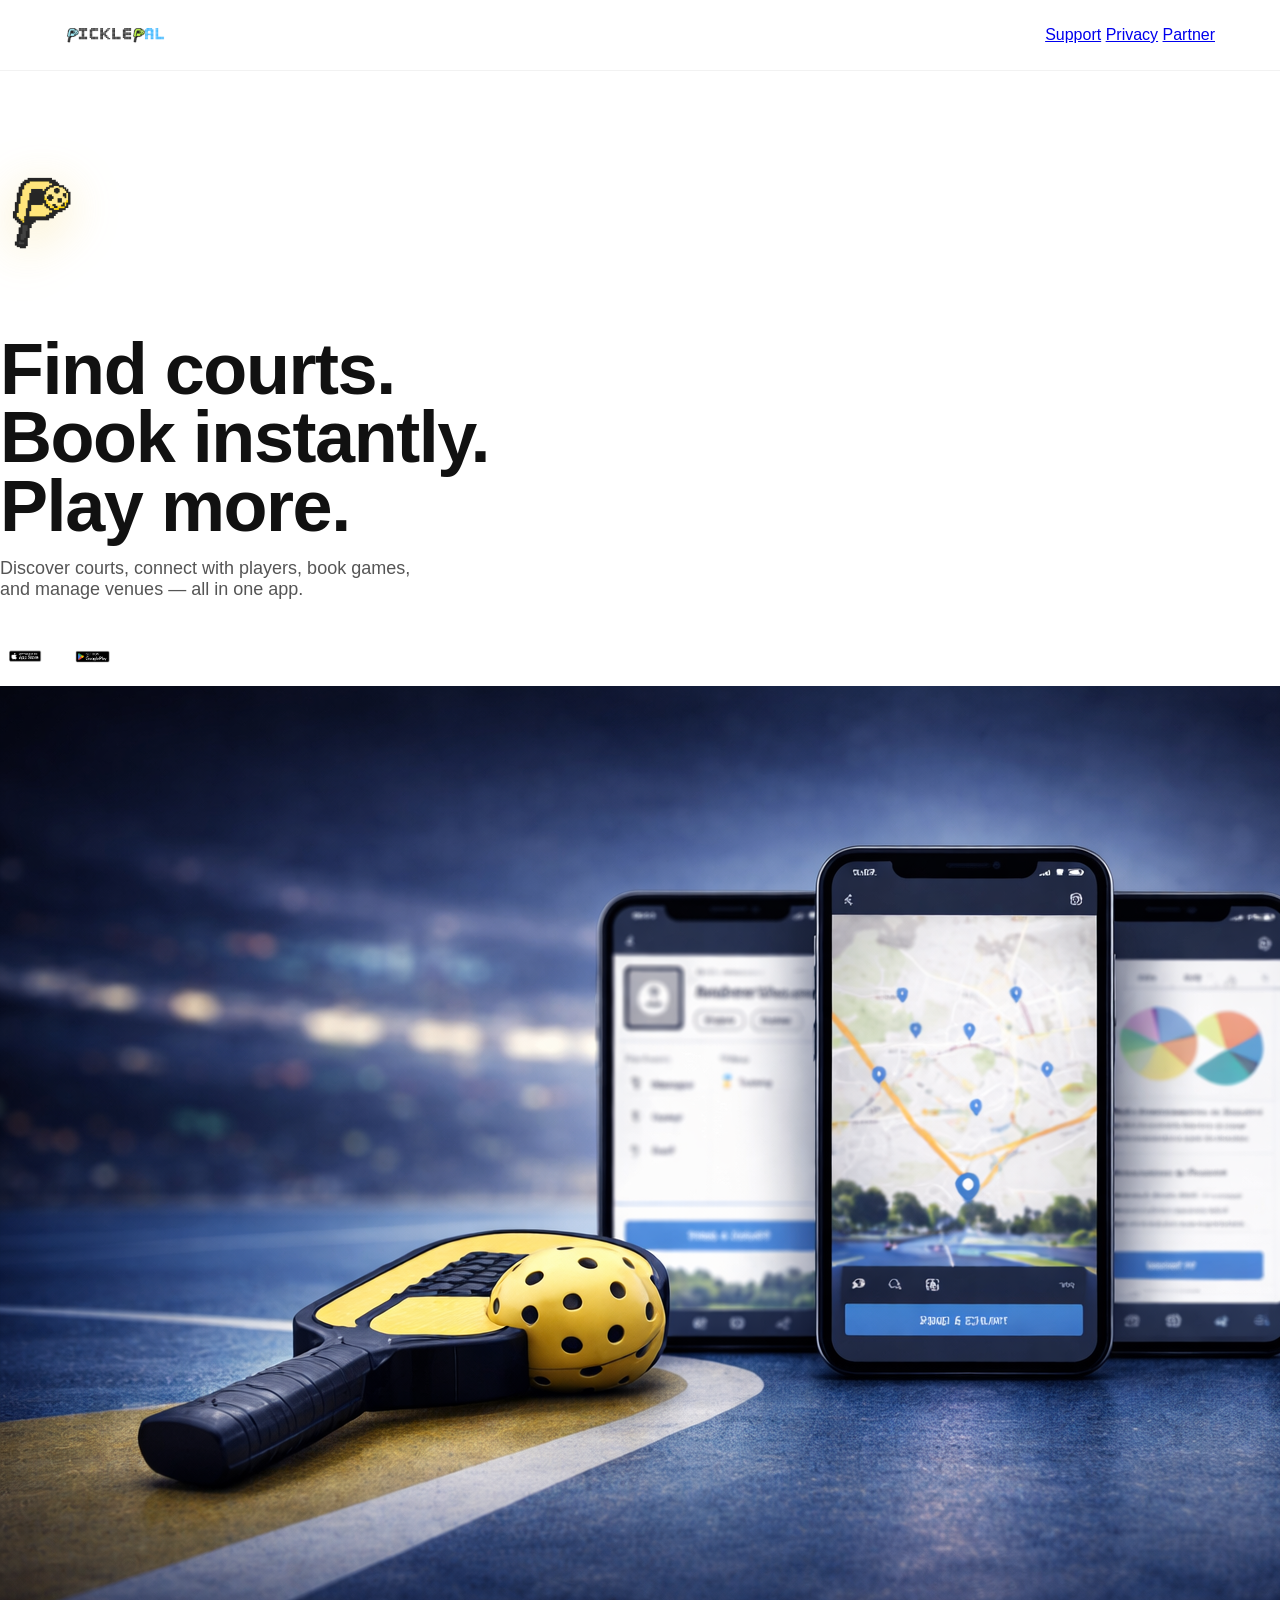
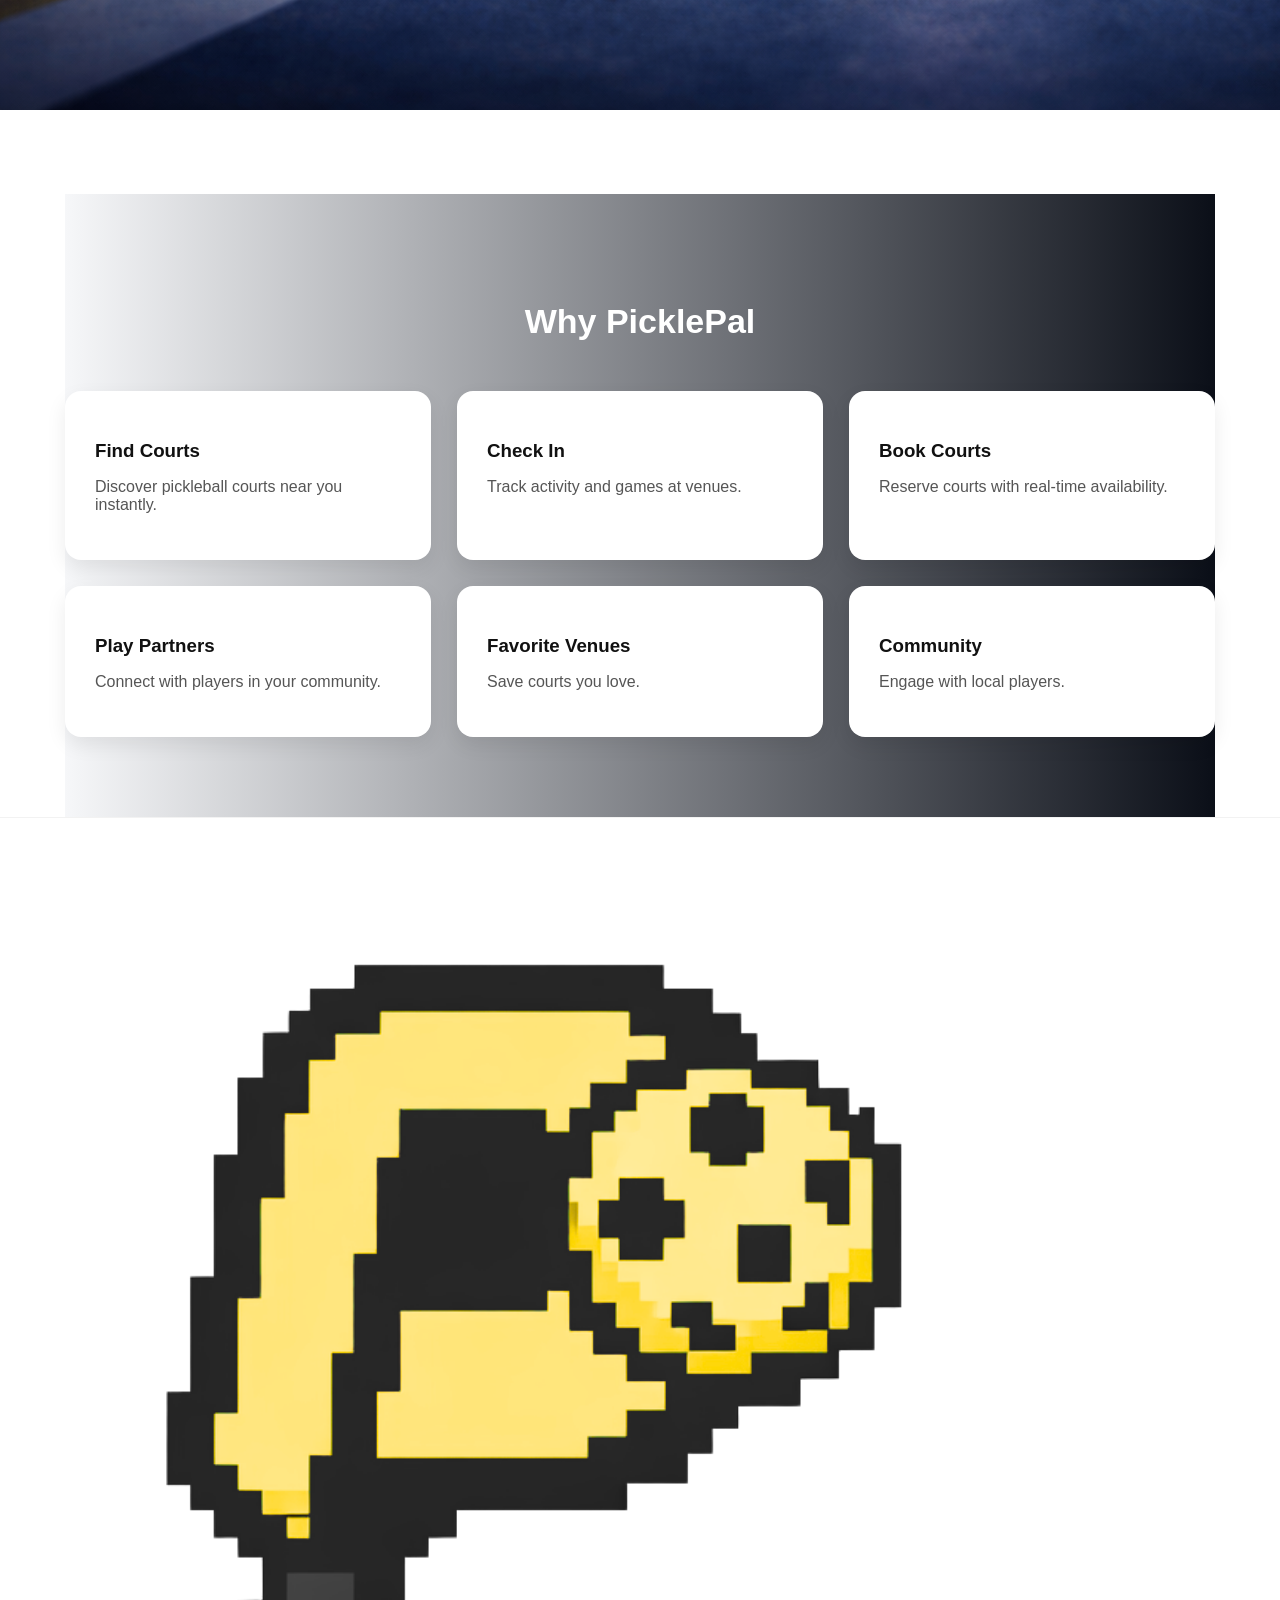
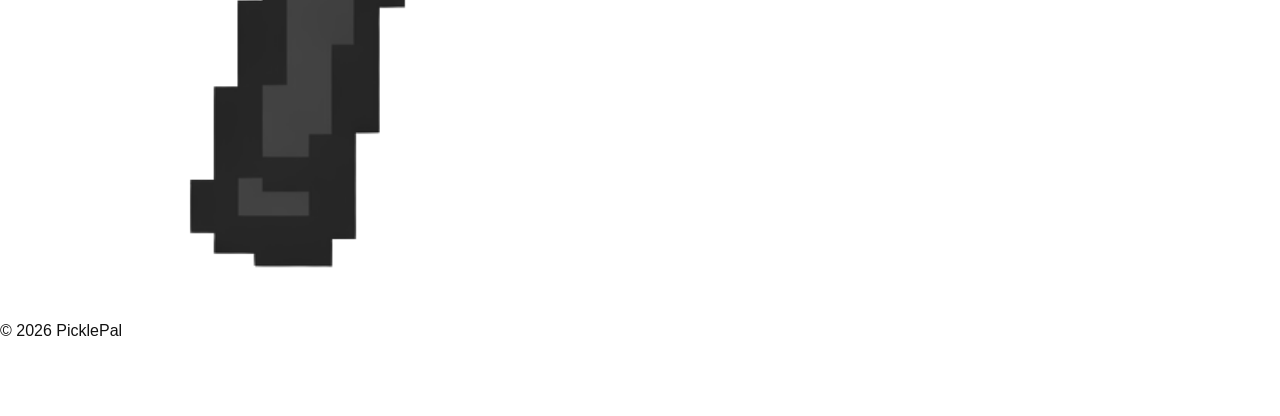
==== commit 5364da0d: "Update index.html" ====
--- a/index.html
+++ b/index.html
@@ -8,26 +8,34 @@
 
 <title>PicklePal</title>
 
-<link rel="stylesheet" href="/styles.css">
-<link rel="icon" href="/assets/PBPP.png">
+<link rel="stylesheet" href="styles.css">
+
+<link rel="icon" type="image/png" href="assets/PBPP.png">
 
 </head>
 
 <body>
 
 
+
 <header class="header">
 
 <div class="nav container">
 
-<a href="/">
-<img src="/assets/PPL.png" class="logo">
+<a href="index.html">
+
+<img src="assets/PPL.png" class="logo">
+
 </a>
 
-<nav class="nav-links">
-<a href="/support">Support</a>
-<a href="/privacy">Privacy</a>
-<a href="/partner">Partner</a>
+<nav>
+
+<a href="support.html">Support</a>
+
+<a href="privacy.html">Privacy</a>
+
+<a href="partner.html">Partner</a>
+
 </nav>
 
 </div>
@@ -38,20 +46,15 @@
 
 <section class="hero">
 
-<div class="hero-bg"></div>
-<div class="hero-grid"></div>
-
-<div class="hero-inner container">
-
-<div>
-
-<img src="/assets/PPIcon.png" class="hero-icon">
+<img src="assets/PPIcon.png" class="hero-icon">
 
 <h1>
 
-<span class="gold">Find courts.</span>
-<span>Book instantly.</span>
-<span class="blue">Play more.</span>
+Find courts.<br>
+
+Book instantly.<br>
+
+Play more.
 
 </h1>
 
@@ -62,42 +65,51 @@
 
 </p>
 
+
+
 <div class="store-buttons">
 
-<img src="/assets/AppStore.png">
-<img src="/assets/googleplay.png">
+<a href="#">
 
-</div>
+<img src="assets/AppStore.png">
+
+</a>
+
+
+
+<a href="#">
+
+<img src="assets/googleplay.png">
+
+</a>
 
 </div>
 
 
 
-<div class="hero-right">
+<div class="hero-image">
 
-<img src="/assets/image.png" class="phones">
+<img src="assets/image.png">
 
 </div>
 
-</div>
+
 
 </section>
 
 
 
-<section class="features">
-
-<div class="container">
+<section class="features container">
 
 <h2>Why PicklePal</h2>
+
 
 
 <div class="feature-grid">
 
 
+
 <div class="feature">
-
-<div class="icon yellow"></div>
 
 <h3>Find Courts</h3>
 
@@ -109,8 +121,6 @@
 
 <div class="feature">
 
-<div class="icon blue"></div>
-
 <h3>Check In</h3>
 
 <p>Track activity and games at venues.</p>
@@ -120,8 +130,6 @@
 
 
 <div class="feature">
-
-<div class="icon green"></div>
 
 <h3>Book Courts</h3>
 
@@ -133,8 +141,6 @@
 
 <div class="feature">
 
-<div class="icon yellow"></div>
-
 <h3>Play Partners</h3>
 
 <p>Connect with players in your community.</p>
@@ -144,8 +150,6 @@
 
 
 <div class="feature">
-
-<div class="icon blue"></div>
 
 <h3>Favorite Venues</h3>
 
@@ -157,8 +161,6 @@
 
 <div class="feature">
 
-<div class="icon green"></div>
-
 <h3>Community</h3>
 
 <p>Engage with local players.</p>
@@ -166,7 +168,6 @@
 </div>
 
 
-</div>
 
 </div>
 
@@ -176,23 +177,12 @@
 
 <footer class="footer">
 
-<div class="footer-inner container">
+<img src="assets/PPIcon.png" class="footer-icon">
 
-<img src="/assets/PPL.png" class="footer-logo">
-
-<p>© 2026 PicklePal. All rights reserved.</p>
-
-<div class="footer-links">
-
-<a href="/support">Support</a>
-<a href="/privacy">Privacy</a>
-<a href="/partner">Partner</a>
-
-</div>
-
-</div>
+<p>© 2026 PicklePal</p>
 
 </footer>
+
 
 
 </body>
